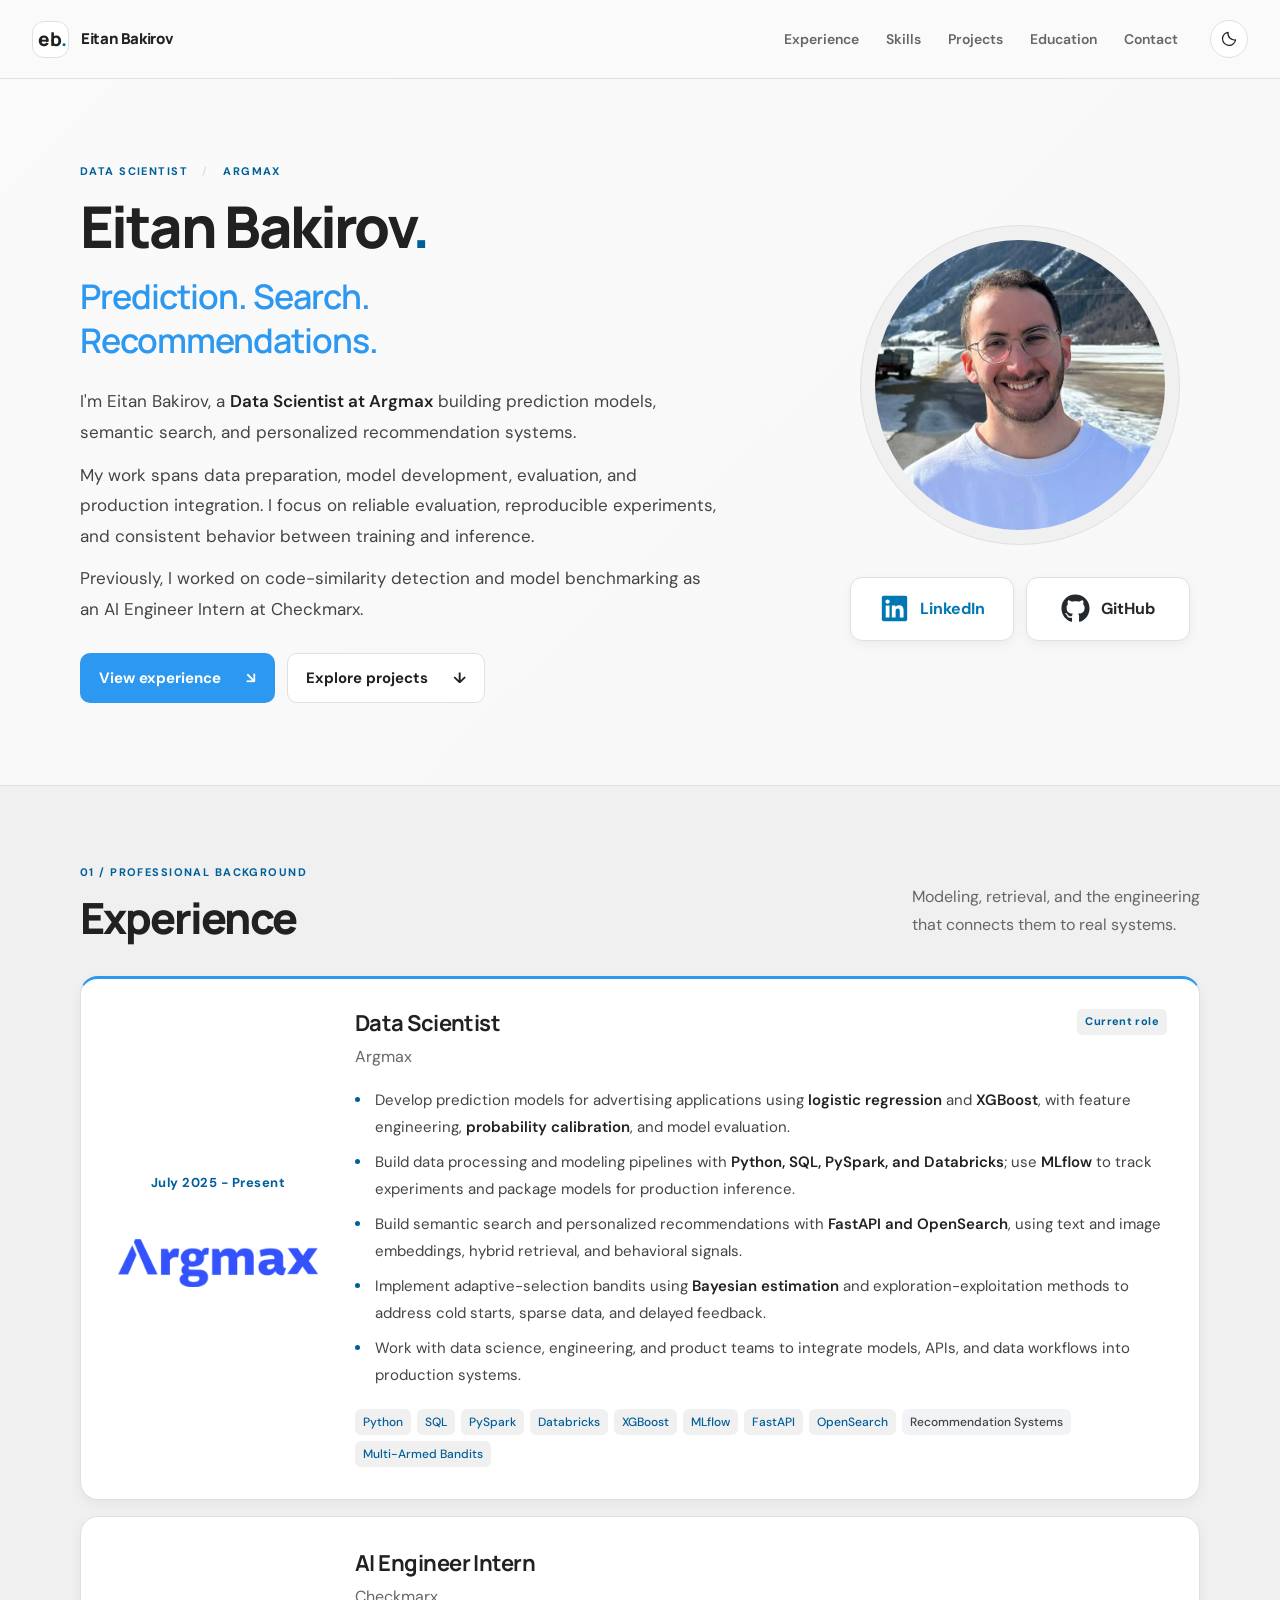
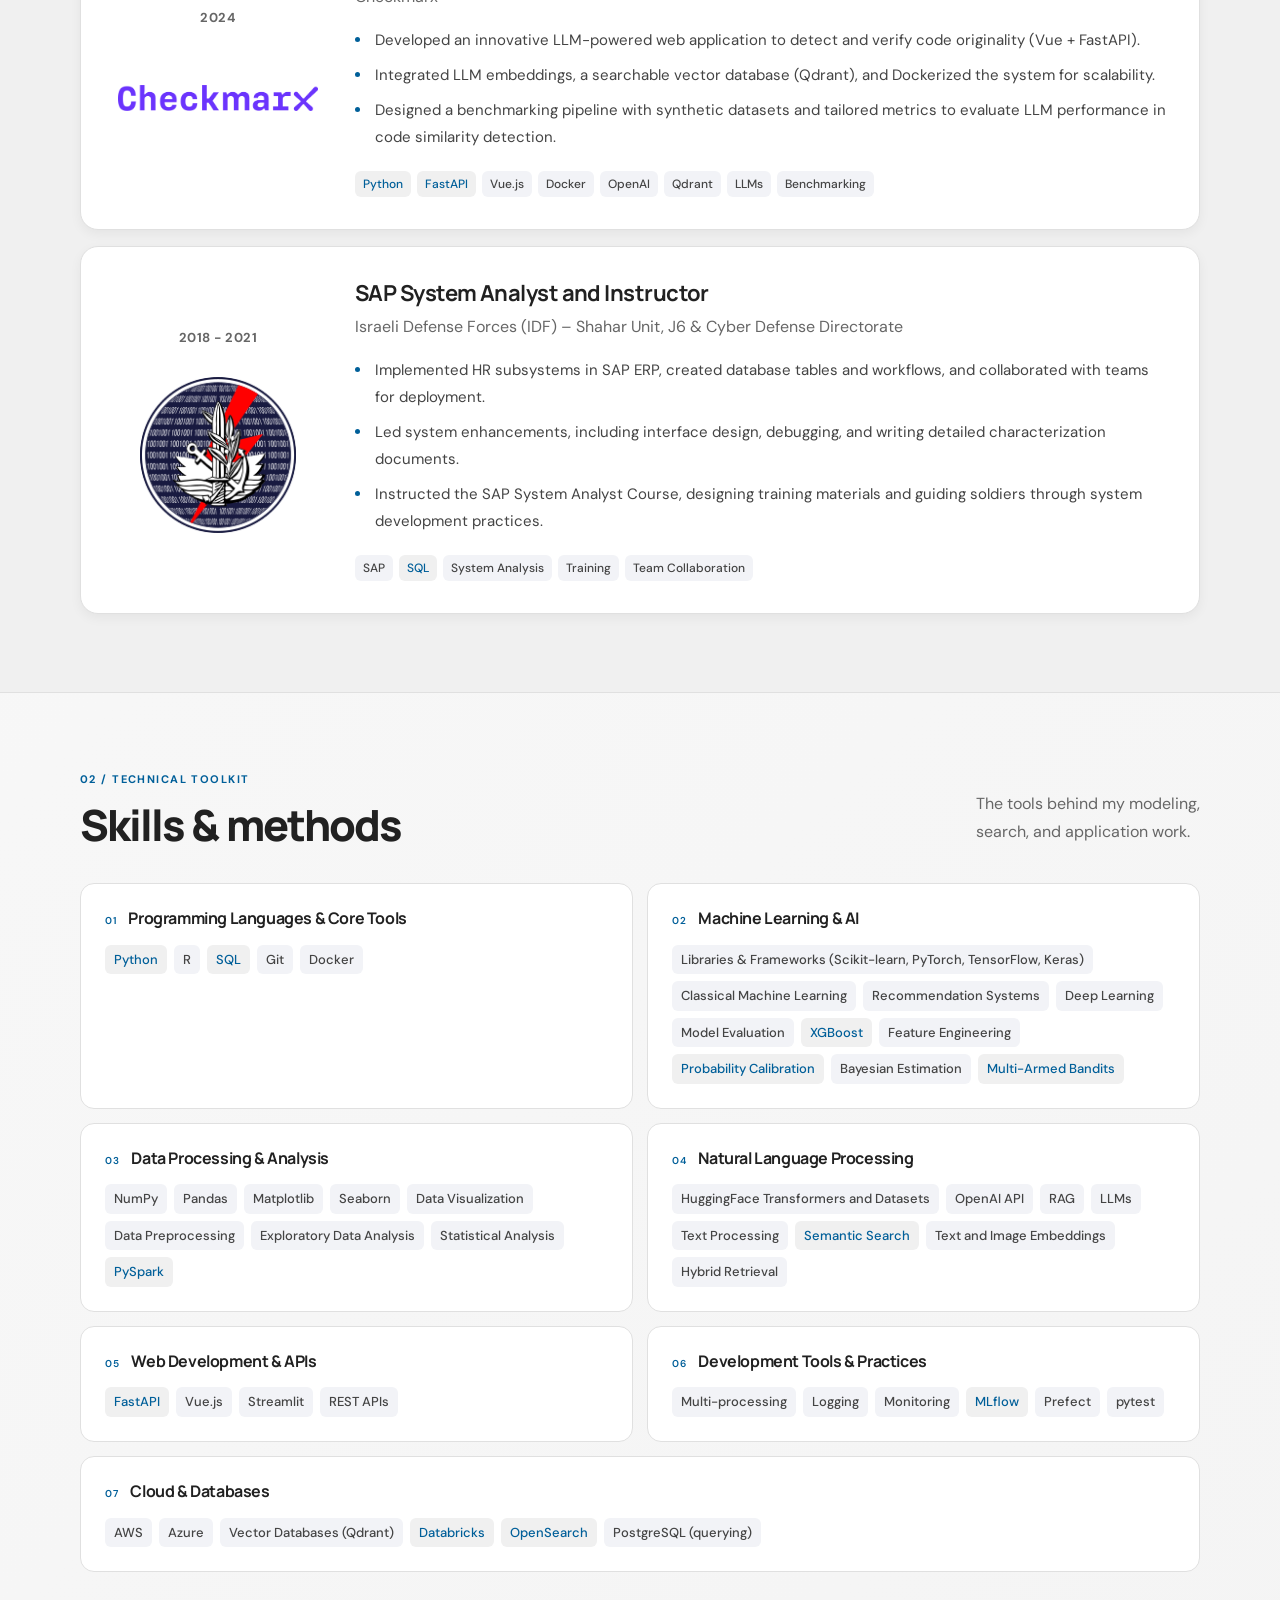
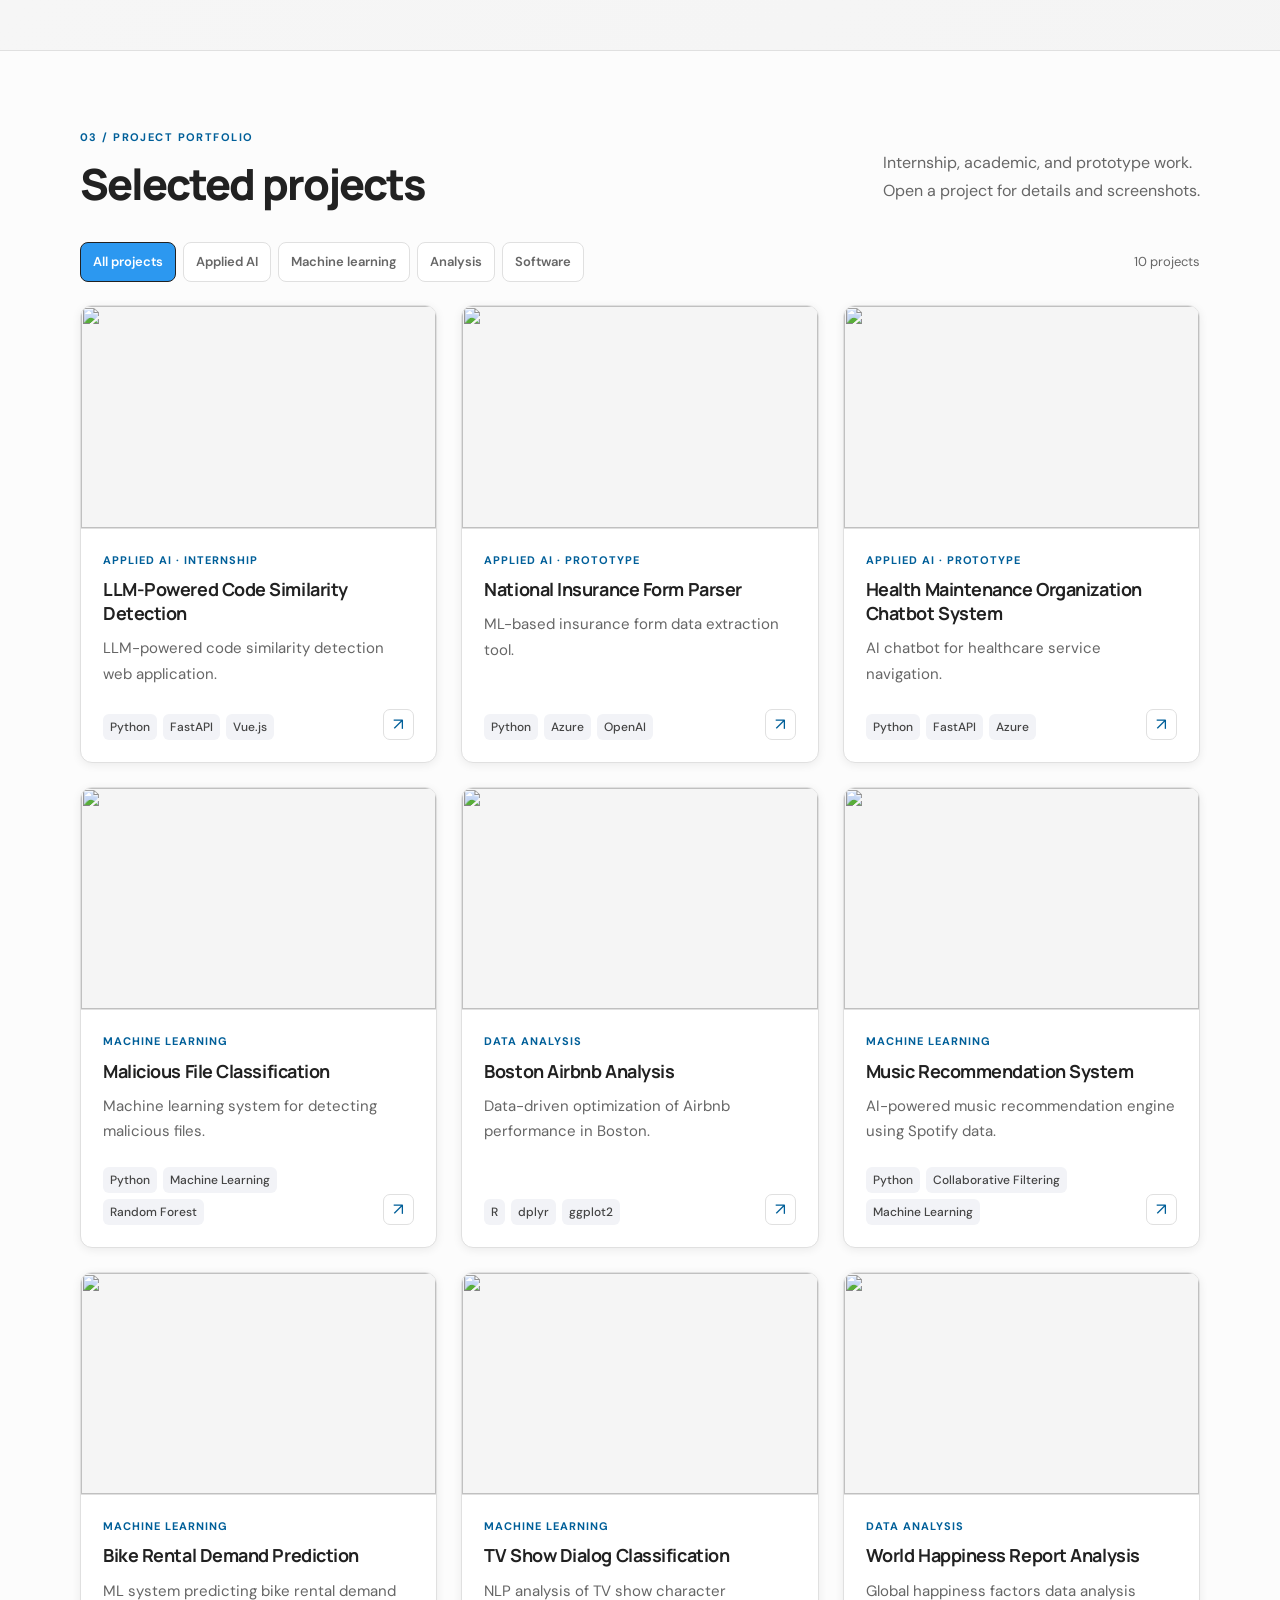
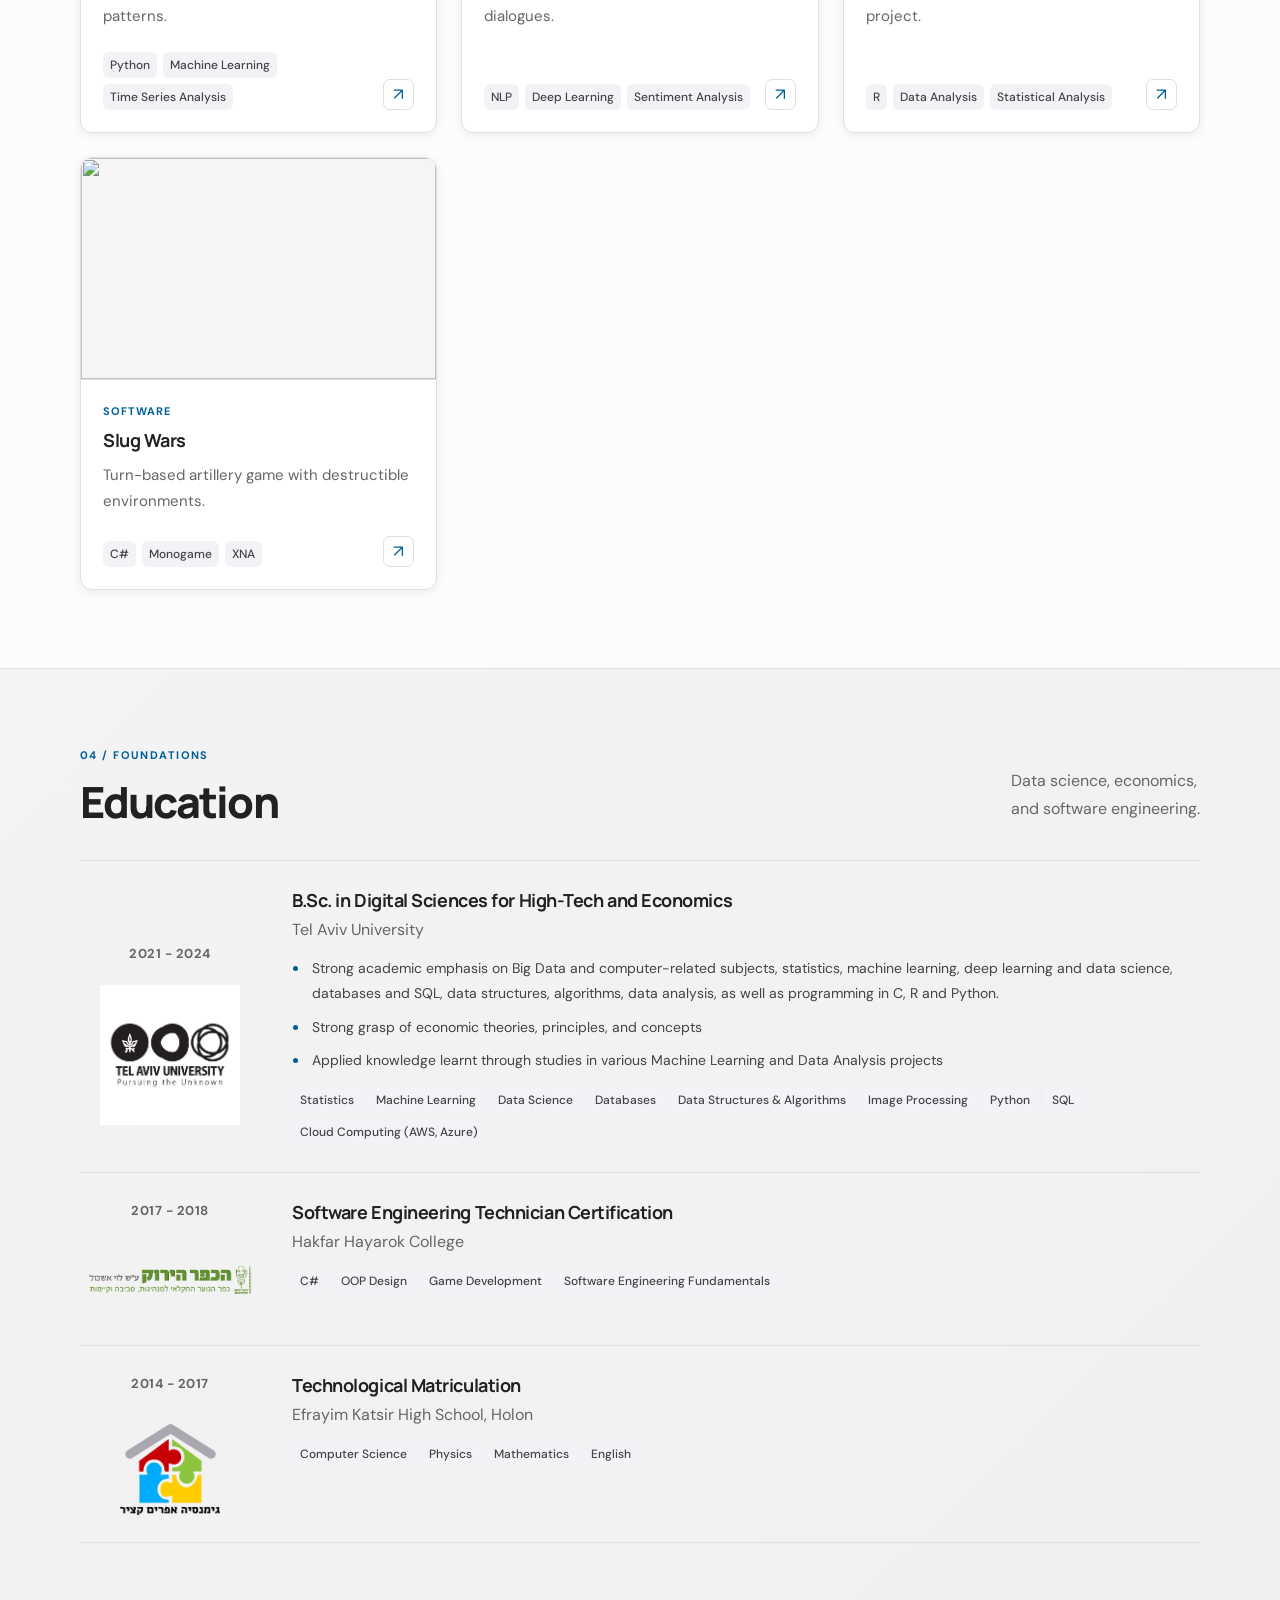
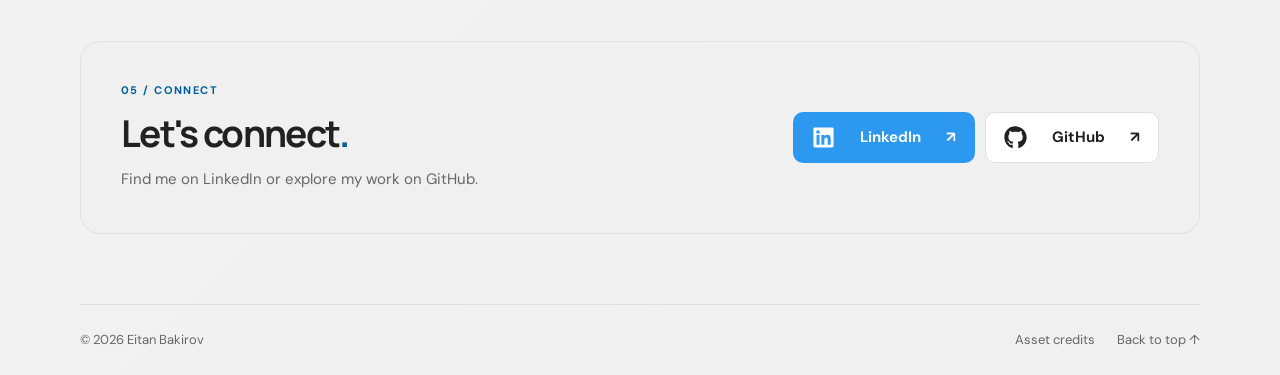
==== index.html @ 85d1bc4b "Use original portrait and improve portfolio readability and alignment" ====
<!doctype html>
<html lang="en">
<head>
  <meta charset="utf-8">
  <meta name="viewport" content="width=device-width, initial-scale=1">
  <title>Eitan Bakirov | Data Scientist</title>
  <meta name="description" content="Eitan Bakirov, Data Scientist at Argmax. Prediction models, semantic search, personalized recommendations, and production integration.">
  <meta name="author" content="Eitan Bakirov">
  <meta property="og:type" content="website">
  <meta property="og:title" content="Eitan Bakirov | Data Scientist">
  <meta property="og:description" content="Prediction models, semantic search, and personalized recommendations. Explore my experience and projects.">
  <meta property="og:image" content="https://eitanbakirov.github.io/assets/profile/eitan-bakirov-original.jpg">
  <meta property="og:url" content="https://eitanbakirov.github.io/">
  <meta name="twitter:card" content="summary_large_image">
  <meta name="theme-color" content="#fafafa">
  <link rel="canonical" href="https://eitanbakirov.github.io/">
  <link rel="icon" type="image/png" href="assets/profile/eitan-bakirov.png">
  <link rel="stylesheet" href="css/fonts.css">
  <link rel="stylesheet" href="css/style.css">
  <script>
    try { if (localStorage.getItem('eitan-theme') === 'dark' || (!localStorage.getItem('eitan-theme') && localStorage.getItem('darkMode') === 'enabled')) document.documentElement.dataset.theme = 'dark'; } catch {}
  </script>
  <script type="module" src="index.js"></script>
</head>
<body>
  <a class="skip-link" href="#main">Skip to content</a>
  <header class="site-header">
    <div class="header-inner">
      <a class="brand" href="#top" aria-label="Eitan Bakirov home"><span class="brand-mark" aria-hidden="true">eb<span>.</span></span><span>Eitan Bakirov</span></a>
      <nav aria-label="Main navigation">
        <a href="#experience">Experience</a><a href="#skills">Skills</a><a href="#projects">Projects</a><a href="#education">Education</a><a href="#contact">Contact</a>
      </nav>
      <button class="theme-toggle" type="button" aria-label="Switch to dark theme" aria-pressed="false"><svg class="moon" viewBox="0 0 24 24" aria-hidden="true"><path d="M20.8 13.2A8.7 8.7 0 0 1 10.8 3a8.8 8.8 0 1 0 10 10.2Z"/></svg><svg class="sun" viewBox="0 0 24 24" aria-hidden="true"><circle cx="12" cy="12" r="4"/><path d="M12 2v2m0 16v2M2 12h2m16 0h2M5 5l1.4 1.4m11.2 11.2L19 19M5 19l1.4-1.4M17.6 6.4 19 5"/></svg></button>
    </div>
  </header>
  <main id="main">
    <section class="hero page-width" id="top" aria-labelledby="hero-title">
      <div class="hero-copy">
        <p class="eyebrow">Data Scientist <span aria-hidden="true">/</span> Argmax</p>
        <h1 id="hero-title">Eitan Bakirov<span>.</span></h1>
        <p class="hero-specialties">Prediction. Search.<br> Recommendations.</p>
        <div class="intro" id="bio"></div>
        <div class="hero-actions"><a class="button button-primary" href="#experience">View experience <span aria-hidden="true">↘</span></a><a class="button button-secondary" href="#projects">Explore projects <span aria-hidden="true">↓</span></a></div>
      </div>
      <div class="hero-aside">
        <div class="portrait-frame"><div class="portrait-crop"><img src="assets/profile/eitan-bakirov-original.jpg" width="1576" height="2100" alt="Eitan Bakirov smiling in front of the mountains" fetchpriority="high"></div></div>
        <div class="social-links" id="social-links-container" aria-label="Social profiles"></div>
      </div>
    </section>
    <section class="experience-section section" id="experience" aria-labelledby="experience-title">
      <div class="page-width">
        <div class="section-heading"><div><p class="eyebrow">01 / Professional background</p><h2 id="experience-title">Experience</h2></div><p>Modeling, retrieval, and the engineering<br class="desktop-break"> that connects them to real systems.</p></div>
        <div class="experience-list" id="experience-list"></div>
      </div>
    </section>
    <section class="section page-width" id="skills" aria-labelledby="skills-title">
      <div class="section-heading"><div><p class="eyebrow">02 / Technical toolkit</p><h2 id="skills-title">Skills &amp; methods</h2></div><p>The tools behind my modeling,<br class="desktop-break"> search, and application work.</p></div>
      <div class="skills-grid" id="skills-grid"></div>
    </section>
    <section class="section projects-section" id="projects" aria-labelledby="projects-title">
      <div class="page-width">
        <div class="section-heading"><div><p class="eyebrow">03 / Project portfolio</p><h2 id="projects-title">Selected projects</h2></div><p>Internship, academic, and prototype work.<br class="desktop-break"> Open a project for details and screenshots.</p></div>
        <div class="project-toolbar"><div class="filters" role="group" aria-label="Filter projects"><button type="button" data-filter="all" aria-pressed="true">All projects</button><button type="button" data-filter="ai" aria-pressed="false">Applied AI</button><button type="button" data-filter="ml" aria-pressed="false">Machine learning</button><button type="button" data-filter="analysis" aria-pressed="false">Analysis</button><button type="button" data-filter="software" aria-pressed="false">Software</button></div><span class="project-count" id="project-count" role="status" aria-live="polite"></span></div>
        <div class="project-grid" id="projects-container"></div>
      </div>
    </section>
    <section class="section page-width" id="education" aria-labelledby="education-title">
      <div class="section-heading"><div><p class="eyebrow">04 / Foundations</p><h2 id="education-title">Education</h2></div><p>Data science, economics,<br class="desktop-break"> and software engineering.</p></div>
      <div class="education-list" id="education-list"></div>
    </section>
    <section class="contact-section page-width" id="contact" aria-labelledby="contact-title"><div><p class="eyebrow">05 / Connect</p><h2 id="contact-title">Let's connect<span>.</span></h2><p>Find me on LinkedIn or explore my work on GitHub.</p></div><div class="contact-links"><a class="button button-primary" href="https://www.linkedin.com/in/eitan-bakirov/" target="_blank" rel="noopener noreferrer">LinkedIn <span aria-hidden="true">↗</span></a><a class="button button-secondary" href="https://github.com/EitanBakirov" target="_blank" rel="noopener noreferrer">GitHub <span aria-hidden="true">↗</span></a></div></section>
  </main>
  <footer class="page-width"><span>© <span id="year"></span> Eitan Bakirov</span><div><a href="assets/credits.html">Asset credits</a><a href="#top">Back to top ↑</a></div></footer>
  <dialog class="project-dialog" id="project-modal" aria-labelledby="modal-title"><div class="dialog-content"><button class="dialog-close" type="button" aria-label="Close project details">×</button><p class="eyebrow" id="modal-category"></p><h2 id="modal-title"></h2><p class="dialog-description" id="modal-description"></p><div class="tag-list" id="modal-tags"></div><div class="dialog-actions"><a class="button button-primary" id="modal-github" target="_blank" rel="noopener noreferrer">View code ↗</a><a class="button button-secondary" id="modal-demo" target="_blank" rel="noopener noreferrer" hidden>Live demo ↗</a></div><div class="gallery" id="modal-gallery"></div></div></dialog>
  <noscript><p class="noscript-note">Enable JavaScript to view the experience, skills, and project details. You can also visit <a href="https://github.com/EitanBakirov">my GitHub profile</a>.</p></noscript>
</body>
</html>
---- css/fonts.css ----
@font-face {
  font-family: 'DM Sans';
  font-style: normal;
  font-weight: 400;
  font-display: swap;
  src: url(../assets/fonts/dm-sans-400.ttf) format('truetype');
}
@font-face {
  font-family: 'DM Sans';
  font-style: normal;
  font-weight: 500;
  font-display: swap;
  src: url(../assets/fonts/dm-sans-500.ttf) format('truetype');
}
@font-face {
  font-family: 'DM Sans';
  font-style: normal;
  font-weight: 600;
  font-display: swap;
  src: url(../assets/fonts/dm-sans-600.ttf) format('truetype');
}
@font-face {
  font-family: 'DM Sans';
  font-style: normal;
  font-weight: 700;
  font-display: swap;
  src: url(../assets/fonts/dm-sans-700.ttf) format('truetype');
}
@font-face {
  font-family: 'Manrope';
  font-style: normal;
  font-weight: 600;
  font-display: swap;
  src: url(../assets/fonts/manrope-600.ttf) format('truetype');
}
@font-face {
  font-family: 'Manrope';
  font-style: normal;
  font-weight: 700;
  font-display: swap;
  src: url(../assets/fonts/manrope-700.ttf) format('truetype');
}
@font-face {
  font-family: 'Manrope';
  font-style: normal;
  font-weight: 800;
  font-display: swap;
  src: url(../assets/fonts/manrope-800.ttf) format('truetype');
}
---- css/style.css ----
/* Original portfolio colors: neutral gray surfaces and #2c98f0 blue. */
:root {
  color-scheme: light;
  --paper: #fafafa;
  --page-gradient: linear-gradient(135deg, #fafafa, #f0f0f0);
  --surface: #fff;
  --ink: #212121;
  --body: #444;
  --muted: #666;
  --accent: #2c98f0;
  --accent-text: #005f99;
  --blue: #2c98f0;
  --line: #e0e0e0;
  --wash: #f0f0f0;
  --tag: #f2f3f7;
  --shadow: 0 4px 12px rgba(0, 0, 0, .05);
  --radius: 18px;
}

:root[data-theme="dark"] {
  color-scheme: dark;
  --paper: #0f0f0f;
  --page-gradient: linear-gradient(135deg, #0f0f0f, #1a1a1a);
  --surface: #222;
  --ink: #fff;
  --body: #ddd;
  --muted: #ccc;
  --accent: #2c98f0;
  --accent-text: #80c2ff;
  --blue: #80c2ff;
  --line: #444;
  --wash: #1a1a1a;
  --tag: #333;
  --shadow: 0 4px 12px rgba(0, 0, 0, .2);
}

* {
  box-sizing:border-box
}

html {
  scroll-behavior:smooth;
  scroll-padding-top:100px
}

body {
  margin:0;
  background:var(--page-gradient);
  color:var(--ink);
  font:16px/1.65 "DM Sans",Arial,sans-serif;
  -webkit-font-smoothing:antialiased
}

button,a {
  -webkit-tap-highlight-color:transparent
}

a {
  color:inherit;
  text-decoration:none
}

button {
  font:inherit;
  cursor:pointer
}

img {
  display:block;
  max-width:100%
}

button,a {
  touch-action:manipulation
}

button:focus-visible,a:focus-visible,dialog:focus-visible {
  outline:3px solid var(--blue);
  outline-offset:5px
}

h1,h2,h3,p {
  margin:0
}

h1,h2,h3 {
  font-family:Manrope,Arial,sans-serif
}

h1,h2 {
  letter-spacing:-.045em;
  line-height:1.12
}

h3 {
  line-height:1.35;
  letter-spacing:-.025em
}

button {
  color:inherit
}

.page-width {
  width:min(1120px,calc(100% - 80px));
  margin-inline:auto
}

.skip-link {
  position:fixed;
  left:20px;
  top:-90px;
  padding:10px 18px;
  z-index:200;
  background:var(--accent);
  color:#fff;
  border-radius:8px
}

.skip-link:focus {
  top:15px
}

.site-header {
  position:sticky;
  top:0;
  z-index:30;
  border-bottom:1px solid var(--line);
  background:var(--paper);
  background:color-mix(in srgb,var(--paper) 94%,transparent);
  backdrop-filter:blur(16px)
}

.header-inner {
  width:min(1280px,calc(100% - 64px));
  margin:auto;
  min-height:78px;
  display:flex;
  align-items:center;
  gap:32px
}

.brand {
  display:flex;
  align-items:center;
  gap:12px;
  font-family:Manrope,Arial,sans-serif;
  font-weight:800;
  font-size:15px;
  letter-spacing:-.025em;
  flex-shrink:0
}

.brand-mark {
  display:grid;
  place-content:center;
  position:relative;
  width:37px;
  height:37px;
  border:1px solid var(--line);
  background:var(--surface);
  border-radius:12px;
  font-size:19px;
  line-height:1;
  display:block;
  padding:8px 5px
}

.brand-mark>span {
  color:var(--accent-text)
}

nav {
  display:flex;
  gap:27px;
  margin-left:auto;
  font-size:13px;
  font-weight:600;
  color:var(--muted)
}

nav a {
  padding:12px 0;
  position:relative
}

nav a:hover,nav a[aria-current="location"] {
  color:var(--accent-text)
}

nav a[aria-current="location"]:after {
  content:"";
  position:absolute;
  bottom:4px;
  height:2px;
  left:0;
  right:0;
  background:var(--accent)
}

.theme-toggle {
  display:grid;
  place-items:center;
  border:1px solid var(--line);
  background:var(--surface);
  border-radius:50%;
  height:38px;
  width:38px;
  flex:none
}

.theme-toggle:hover {
  border-color:var(--accent-text)
}

.theme-toggle svg {
  width:18px;
  height:18px;
  fill:none;
  stroke:currentColor;
  stroke-width:1.6;
  stroke-linecap:round;
  stroke-linejoin:round
}

.sun {
  display:none
}

:root[data-theme="dark"] .sun {
  display:block
}

:root[data-theme="dark"] .moon {
  display:none
}

.eyebrow {
  font-size:11px;
  line-height:1.5;
  letter-spacing:.13em;
  text-transform:uppercase;
  font-weight:700;
  color:var(--accent-text);
  margin-bottom:14px
}

.hero {
  display:grid;
  grid-template-columns:minmax(0,1.5fr) minmax(240px,.8fr);
  gap:86px;
  align-items:center;
  padding-block:84px 82px
}

.hero .eyebrow span {
  margin-inline:10px;
  color:var(--line)
}

h1 {
  font-size:clamp(42px,4.5vw,62px);
  font-weight:800
}

h1>span,.contact-section h2>span {
  color:var(--accent-text)
}

.hero-specialties {
  font:600 clamp(22px,2.7vw,34px)/1.3 Manrope,Arial,sans-serif;
  letter-spacing:-.03em;
  color:var(--blue);
  margin-top:16px
}

.intro {
  margin-top:24px;
  max-width:640px;
  color:var(--body);
  font-size:15px;
  line-height:1.8
}

.intro p+p {
  margin-top:12px
}

.intro strong {
  font-weight:600;
  color:var(--ink)
}

.hero-actions {
  display:flex;
  gap:12px;
  flex-wrap:wrap;
  margin-top:28px
}

.button {
  min-height:46px;
  padding:11px 18px;
  display:inline-flex;
  align-items:center;
  justify-content:center;
  gap:25px;
  border-radius:10px;
  border:1px solid transparent;
  font-size:13px;
  font-weight:700;
  transition:transform .18s,background .18s,border-color .18s
}

.button:hover {
  transform:translateY(-2px)
}

.button-primary {
  background:var(--accent);
  color:#fff
}

.button-primary:hover {
  background:#2570b4;
  color:#fff
}

.button-secondary {
  background:var(--surface);
  border-color:var(--line);
  color:var(--ink)
}

.button-secondary:hover {
  border-color:var(--accent-text)
}

.social-links {
  display:flex;
  gap:22px;
  margin-top:22px;
  color:var(--muted);
  font-size:12px;
  font-weight:600
}

.social-links a:hover {
  color:var(--accent-text)
}

.social-links a {
  display:inline-flex;
  align-items:center;
  gap:7px
}

.social-links svg {
  width:15px;
  height:15px;
  fill:currentColor
}

.hero-aside {
  align-self:center;
  padding-top:12px
}

.portrait-frame {
  background:var(--wash);
  border:1px solid var(--line);
  border-radius:50%;
  padding:14px;
  position:relative;
  max-width:320px;
  margin:auto
}





.section {
  padding-block:78px
}

.section-heading {
  display:flex;
  align-items:end;
  justify-content:space-between;
  gap:50px;
  margin-bottom:34px
}

.section-heading h2 {
  font-size:clamp(30px,3.4vw,43px);
  font-weight:800
}

.section-heading>p {
  font-size:14px;
  color:var(--muted);
  max-width:360px;
  padding-bottom:3px
}

.experience-section {
  background:var(--wash);
  border-block:1px solid var(--line)
}

.experience-list {
  display:grid;
  gap:16px
}

.experience-card {
  display:grid;
  grid-template-columns:180px minmax(0,1fr);
  gap:32px;
  border:1px solid var(--line);
  background:var(--surface);
  border-radius:var(--radius);
  padding:32px;
  box-shadow:var(--shadow)
}

.experience-card.current {
  border-top:3px solid var(--accent);
  padding-top:30px
}

.experience-meta {
  display:flex;
  flex-direction:column;
  align-items:flex-start;
  gap:20px
}

.period {
  color:var(--muted);
  font-size:11px;
  font-weight:700;
  letter-spacing:.04em
}

.current .period {
  color:var(--accent-text)
}




.role-header {
  display:flex;
  align-items:start;
  gap:15px;
  justify-content:space-between
}

.role-header h3 {
  font-size:22px
}

.current-label {
  white-space:nowrap;
  padding:3px 8px;
  border-radius:5px;
  background:var(--wash);
  color:var(--accent-text);
  font-size:10px;
  font-weight:700;
  letter-spacing:.035em
}

.organization {
  font-size:14px;
  color:var(--muted);
  margin-top:4px;
  margin-bottom:16px;
  max-width:620px
}

.detail-list {
  margin:0 0 20px;
  padding-left:17px;
  color:var(--body);
  font-size:13px;
  line-height:1.75;
  display:grid;
  gap:8px
}

.detail-list li {
  padding-left:3px
}

.detail-list li::marker {
  color:var(--accent-text)
}

.detail-list strong {
  color:var(--ink);
  font-weight:600
}

.tag-list {
  display:flex;
  flex-wrap:wrap;
  gap:6px
}

.tag-list span {
  padding:4px 8px;
  border-radius:6px;
  background:var(--tag);
  color:var(--body);
  font-size:11px;
  font-weight:500;
  line-height:1.5
}

.tag-list .key-tool {
  color:var(--accent-text);
  background:var(--wash)
}

.skills-grid {
  display:grid;
  grid-template-columns:repeat(2,minmax(0,1fr));
  gap:14px
}

.skill-card {
  padding:24px;
  border:1px solid var(--line);
  border-radius:14px;
  background:var(--surface)
}

.skill-card:last-child {
  grid-column:1 / -1
}

.skill-card h3 {
  font-size:15px;
  margin-bottom:15px;
  display:flex;
  align-items:baseline;
  gap:12px
}

.skill-number {
  font-family:"DM Sans",sans-serif;
  color:var(--accent-text);
  font-size:10px;
  letter-spacing:.07em;
  font-weight:600
}

.skill-card .tag-list {
  gap:7px
}

.skill-card .tag-list span {
  font-size:11px;
  padding:5px 9px
}

.projects-section {
  background:color-mix(in srgb,var(--surface) 42%,var(--paper));
  border-block:1px solid var(--line)
}

.project-toolbar {
  display:flex;
  align-items:center;
  justify-content:space-between;
  gap:15px;
  margin-bottom:23px
}

.filters {
  display:flex;
  flex-wrap:wrap;
  gap:7px
}

.filters button {
  border:1px solid var(--line);
  border-radius:8px;
  padding:8px 12px;
  background:var(--surface);
  font-size:11px;
  color:var(--muted);
  font-weight:600
}

.filters button:hover {
  border-color:var(--accent-text);
  color:var(--accent-text)
}

.filters button[aria-pressed="true"] {
  border-color:var(--ink);
  background:var(--accent);
  color:#fff
}

.project-count {
  font-size:11px;
  color:var(--muted);
  white-space:nowrap
}



.project-card:hover {
  transform:translateY(-3px);
  border-color:color-mix(in srgb,var(--accent) 50%,var(--line));
  box-shadow:var(--shadow)
}





.project-category {
  color:var(--accent-text);
  font-size:9px;
  letter-spacing:.09em;
  text-transform:uppercase;
  font-weight:700;
  margin-bottom:7px
}


.project-title {
  border:0;
  background:none;
  text-align:left;
  padding:0;
  line-height:inherit;
  font:inherit;
  letter-spacing:inherit
}

.project-title:hover {
  color:var(--accent-text)
}


.project-bottom {
  display:flex;
  align-items:end;
  gap:8px;
  justify-content:space-between;
  margin-top:auto
}


.project-link {
  display:grid;
  place-items:center;
  width:27px;
  height:27px;
  flex:none;
  border:1px solid var(--line);
  border-radius:7px;
  color:var(--accent-text)
}

.project-link:hover {
  background:var(--wash)
}

.education-list {
  border-top:1px solid var(--line)
}

.education-item {
  display:grid;
  grid-template-columns:180px minmax(0,1fr);
  gap:32px;
  padding:27px 0;
  border-bottom:1px solid var(--line)
}

.education-item h3 {
  font-size:18px
}

.education-item .organization {
  margin-bottom:12px
}

.education-item .detail-list {
  font-size:12px;
  margin-bottom:14px
}

.education-item .detail-list:empty {
  display:none
}

.contact-section {
  display:flex;
  align-items:center;
  justify-content:space-between;
  gap:30px;
  margin-block:20px 70px;
  padding:40px;
  border:1px solid var(--line);
  border-radius:20px;
  background:var(--wash)
}

.contact-section h2 {
  font-size:37px
}

.contact-section p:not(.eyebrow) {
  font-size:13px;
  color:var(--muted);
  margin-top:12px
}

.contact-links {
  display:flex;
  gap:10px;
  flex-wrap:wrap
}

footer {
  display:flex;
  align-items:center;
  justify-content:space-between;
  border-top:1px solid var(--line);
  padding-block:24px;
  font-size:11px;
  color:var(--muted)
}

footer>div {
  display:flex;
  gap:22px
}

footer a:hover {
  color:var(--accent-text)
}

.project-dialog {
  padding:0;
  border:1px solid var(--line);
  border-radius:20px;
  background:var(--surface);
  color:var(--ink);
  width:min(820px,calc(100% - 32px));
  max-height:88vh;
  box-shadow:0 30px 100px #0003
}

.project-dialog::backdrop {
  background:rgba(0,0,0,.72);
  backdrop-filter:blur(5px)
}

.dialog-content {
  padding:40px;
  position:relative
}

.dialog-close {
  position:absolute;
  right:18px;
  top:16px;
  display:grid;
  place-items:center;
  width:36px;
  height:36px;
  border:1px solid var(--line);
  border-radius:50%;
  background:var(--surface);
  font-size:25px;
  line-height:1;
  color:var(--muted)
}

.dialog-close:hover {
  color:var(--ink);
  border-color:var(--accent-text)
}

.project-dialog h2 {
  font-size:28px;
  padding-right:25px
}

.dialog-description {
  margin-block:20px;
  color:var(--body);
  font-size:14px;
  line-height:1.85
}

.dialog-actions {
  display:flex;
  gap:12px;
  margin-top:24px
}

.gallery {
  display:grid;
  gap:18px;
  margin-top:30px
}

.gallery img {
  width:100%;
  height:auto;
  background:var(--paper);
  border:1px solid var(--line);
  border-radius:10px
}

.gallery figure {
  margin:0
}

.gallery figcaption {
  font-size:11px;
  color:var(--muted);
  margin-top:7px
}

.noscript-note {
  text-align:center;
  padding:25px
}

[hidden] {
  display:none!important
}

body:has(dialog[open]) {
  overflow:hidden
}

@media(min-width:1500px) {
  .hero {
    padding-block:105px
  }
  .section {
    padding-block:94px
  }
}

@media(max-width:1000px) {
  .page-width {
    width:calc(100% - 64px)
  }
  .hero {
    gap:48px;
    grid-template-columns:minmax(0,1.6fr) minmax(210px,.9fr);
    padding-block:64px
  }
  .hero-specialties {
    font-size:27px
  }
  .header-inner {
    gap:22px
  }
  nav {
    gap:18px
  }
  .experience-card {
    grid-template-columns:150px minmax(0,1fr);
    gap:25px;
    padding:27px
  }
  .education-item {
    grid-template-columns:150px minmax(0,1fr);
    gap:25px
  }
}

@media(max-width:760px) {
  .header-inner {
    width:calc(100% - 40px);
    flex-wrap:wrap;
    gap:0;
    min-height:68px;
    padding-top:13px
  }
  .brand {
    font-size:14px
  }
  .theme-toggle {
    margin-left:auto
  }
  nav {
    order:3;
    width:100%;
    gap:22px;
    overflow-x:auto;
    white-space:nowrap;
    margin-top:8px;
    scrollbar-width:none;
    font-size:11px
  }
  nav a {
    padding-block:8px 13px
  }
  nav a[aria-current="location"]:after {
    bottom:6px
  }
  .page-width {
    width:calc(100% - 40px)
  }
  html {
    scroll-padding-top:125px
  }
  .hero {
    grid-template-columns:minmax(0,1fr) 155px;
    gap:28px;
    padding-block:48px
  }
  .hero-aside {
    align-self:start;
    padding-top:60px
  }
  .portrait-frame {
    padding:7px
  }
  .hero .eyebrow {
    font-size:9px
  }
  .hero .eyebrow span {
    margin-inline:4px
  }
  h1 {
    font-size:37px
  }
  .hero-specialties {
    font-size:23px
  }
  .intro {
    font-size:13px
  }
  .section {
    padding-block:54px
  }
  .section-heading {
    gap:20px;
    margin-bottom:25px
  }
  .section-heading>p {
    max-width:240px;
    font-size:12px
  }
  .section-heading h2 {
    font-size:30px
  }
  .eyebrow {
    font-size:9px;
    margin-bottom:10px
  }
  .experience-card {
    grid-template-columns:125px minmax(0,1fr);
    gap:22px;
    padding:23px
  }
  .role-header h3 {
    font-size:19px
  }
  .organization {
    font-size:12px
  }
  .detail-list {
    font-size:12px
  }
  .skill-card {
    padding:20px
  }
  .skill-card h3 {
    font-size:13px
  }
  .skill-card .tag-list span {
    font-size:10px
  }
  .contact-section {
    padding:28px;
    flex-direction:column;
    align-items:start;
    gap:24px
  }
  .contact-section h2 {
    font-size:30px
  }
  .education-item {
    grid-template-columns:125px minmax(0,1fr);
    gap:22px
  }
  .education-item h3 {
    font-size:16px
  }
  .project-toolbar {
    align-items:start
  }
  .project-count {
    padding-top:10px
  }
}

@media(max-width:520px) {
  .hero {
    display:flex;
    flex-direction:column;
    align-items:stretch;
    gap:36px
  }
  .hero-aside {
    display:none
  }
  .hero-specialties {
    font-size:28px
  }
  .hero-specialties br {
    display:none
  }
  h1 {
    font-size:43px
  }
  .intro {
    font-size:14px
  }
  .hero .eyebrow {
    font-size:10px
  }
  .section-heading {
    display:block
  }
  .section-heading>p {
    margin-top:14px;
    max-width:none
  }
  .desktop-break {
    display:none
  }
  .experience-card {
    display:block;
    padding:22px
  }
  .experience-meta {
    flex-direction:row;
    align-items:center;
    justify-content:space-between;
    gap:15px;
    margin-bottom:22px
  }
  .period {
    font-size:10px;
    text-align:right;
    max-width:135px
  }
  .role-header h3 {
    font-size:20px
  }
  .current-label {
    font-size:9px
  }
  .detail-list {
    font-size:12px
  }
  .skills-grid {
    grid-template-columns:1fr
  }
  .skill-card:last-child {
    grid-column:auto
  }
  .skill-card h3 {
    font-size:14px
  }
  .project-toolbar {
    display:block
  }
  .project-count {
    display:block;
    margin-top:10px;
    padding-top:0
  }
  .filters button {
    font-size:10px;
    padding:7px 10px
  }
  .project-bottom .tag-list span:nth-child(n+3) {
    display:none
  }
  .education-item {
    display:block;
    padding-block:23px
  }
  .education-item .period {
    display:block;
    text-align:left;
    max-width:none;
    margin-bottom:9px
  }
  .contact-section {
    margin-top:0;
    margin-bottom:40px;
    padding:26px
  }
  .contact-section h2 {
    font-size:29px
  }
  .dialog-content {
    padding:30px 23px
  }
  .project-dialog h2 {
    font-size:23px
  }
  .dialog-description {
    font-size:13px
  }
  .dialog-actions .button {
    font-size:12px;
    padding:10px 13px
  }
  footer {
    font-size:10px;
    gap:12px;
    align-items:start
  }
  footer>div {
    gap:8px;
    flex-direction:column;
    text-align:right
  }
  .hero-actions .button {
    font-size:12px;
    padding-inline:15px;
    gap:16px
  }
}

@media(prefers-reduced-motion:reduce) {
  html {
    scroll-behavior:auto
  }
  *,*:before,*:after {
    transition:none!important;
    animation:none!important
  }
}

/* Image-led cards, matching the structure of the original portfolio. */
.project-grid {
  display: grid;
  grid-template-columns: repeat(3, minmax(0, 1fr));
  gap: 24px;
}
.project-card {
  display: flex;
  flex-direction: column;
  min-width: 0;
  overflow: hidden;
  border: 1px solid var(--line);
  border-radius: 12px;
  background: var(--surface);
  box-shadow: 0 2px 10px rgba(0,0,0,.07);
  cursor: pointer;
  transition: transform .2s, box-shadow .2s, border-color .2s;
}
.project-image {
  width: 100%;
  aspect-ratio: 16 / 10;
  min-height: 190px;
  display: block;
  padding: 0;
  border: 0;
  border-bottom: 1px solid var(--line);
  border-radius: 0;
  overflow: hidden;
  background: #f5f5f5;
}
.project-image img {
  width: 100%;
  height: 100%;
  object-fit: contain;
  background: #f5f5f5;
  transition: transform .25s;
}
.project-card:hover .project-image img { transform: scale(1.025); }
.project-copy {
  flex: 1;
  display: flex;
  flex-direction: column;
  padding: 22px;
  min-width: 0;
}
.project-card h3 { font-size: 18px; margin-bottom: 11px; }
.project-card p { font-size: 13px; line-height: 1.65; color: var(--muted); margin-bottom: 22px; }
.project-bottom .tag-list span { font-size: 10px; padding: 4px 7px; }
.project-link { width: 31px; height: 31px; }

/* Logo sizes follow the artwork's proportions rather than identical boxes. */
.experience-card { grid-template-columns: 210px minmax(0,1fr); }
.experience-meta { align-items: center; gap: 27px; }
.company-logo {
  display: flex;
  align-items: center;
  justify-content: center;
  width: 200px;
  min-height: 82px;
  padding: 10px 0;
  border: 0;
  background: transparent;
}
.company-logo img { width: 100%; height: auto; object-fit: contain; }
.company-logo.emblem { width: 170px; padding: 0; }
.company-logo.emblem img { width: 156px; height: 156px; }
:root[data-theme="dark"] .company-logo:not(.emblem) {
  background: #fff;
  border-radius: 8px;
  padding: 16px 12px;
}
.social-links { align-items: center; gap: 23px; }
.social-links a { gap: 9px; font-size: 13px; }
.social-icon { display: inline-block; width: 21px; height: 21px; fill: currentColor; flex: none; }
.social-links a[data-platform="LinkedIn"] { color: #0077b5; }
.social-links a[data-platform="GitHub"] { color: #24292e; }
:root[data-theme="dark"] .social-links a[data-platform="GitHub"] { color: #fff; }
:root[data-theme="dark"] .social-links a[data-platform="LinkedIn"] { color: #80c2ff; }
.button .social-icon { width: 18px; height: 18px; }
.education-meta { display: flex; flex-direction: column; align-items: flex-start; gap: 20px; }
.education-logo { width: 140px; height: 105px; display: grid; place-items: center; }
.education-logo img { width: 100%; height: 100%; object-fit: contain; }
.education-logo.emblem { width: 100px; height: 100px; }
:root[data-theme="dark"] .education-logo { background: #fff; border-radius: 8px; padding: 8px; }

@media (max-width: 1000px) {
  .project-grid { grid-template-columns: repeat(2, minmax(0,1fr)); gap: 20px; }
  .experience-card { grid-template-columns: 170px minmax(0,1fr); }
  .company-logo { width: 162px; }
  .company-logo.emblem { width: 150px; }
  .company-logo.emblem img { width: 140px; height: 140px; }
}
@media (max-width: 760px) {
  .experience-card { grid-template-columns: 140px minmax(0,1fr); }
  .company-logo { width: 136px; }
  .company-logo.emblem { width: 128px; }
  .company-logo.emblem img { width: 120px; height: 120px; }
  .project-grid { gap: 16px; }
  .project-copy { padding: 18px; }
  .project-card h3 { font-size: 16px; }
  .project-image { min-height: 150px; }
  .education-logo { width: 115px; height: 85px; }
  .education-logo.emblem { width: 85px; height: 85px; }
}
@media (max-width: 520px) {
  .experience-card { display: block; }
  .experience-meta { align-items: center; margin-bottom: 24px; }
  .company-logo { order: -1; width: 160px; min-height: 65px; }
  .company-logo.emblem { width: 120px; }
  .company-logo.emblem img { width: 110px; height: 110px; }
  .project-grid { grid-template-columns: 1fr; gap: 24px; }
  .project-image { min-height: 200px; }
  .project-copy { padding: 22px; }
  .project-card h3 { font-size: 19px; }
  .project-card p { font-size: 13px; }
  .project-bottom .tag-list span:nth-child(n+3) { display: inline; }
  .education-meta { flex-direction: row; align-items: center; justify-content: space-between; margin-bottom: 20px; }
  .education-meta .period { order: 1; margin: 0; text-align: right; }
  .education-logo { width: 130px; height: 90px; }
  .education-logo.emblem { width: 90px; height: 90px; }
}

.education-logo.wordmark { width: 170px; height: 75px; }
@media (max-width: 760px) { .education-logo.wordmark { width: 125px; height: 65px; } }
@media (max-width: 520px) { .education-logo.wordmark { width: 160px; height: 65px; } }

/* Original-photo crop: 700 × 700 window starting at (680, 800) in the
   1576 × 2100 source. The original pixels and colors remain unchanged. */
.portrait-crop {
  position: relative;
  width: 100%;
  aspect-ratio: 1;
  overflow: hidden;
  border-radius: 50%;
}
.portrait-crop img {
  position: absolute;
  width: 225.142857%;
  max-width: none;
  height: auto;
  left: -97.142857%;
  top: -114.285714%;
}
.hero-aside { padding-top: 0; }
.social-links {
  display: grid;
  grid-template-columns: repeat(2, minmax(0, 1fr));
  gap: 12px;
  width: 100%;
  max-width: 340px;
  margin: 32px auto 0;
}
.social-links a {
  display: flex;
  justify-content: center;
  align-items: center;
  gap: 11px;
  min-height: 64px;
  padding: 13px 12px;
  font-size: 16px;
  font-weight: 700;
  border: 1px solid var(--line);
  border-radius: 12px;
  background: var(--surface);
  box-shadow: var(--shadow);
  transition: transform .18s, border-color .18s;
}
.social-links a:hover { transform: translateY(-2px); border-color: var(--accent); }
.social-links .social-icon { width: 29px; height: 29px; }
.button .social-icon { width: 23px; height: 23px; }

/* Center each organization mark within its column, horizontally and vertically. */
.experience-meta, .education-meta {
  align-self: stretch;
  align-items: center;
  justify-content: center;
  text-align: center;
}
.experience-meta .period, .education-meta .period { text-align: center; }

/* A modest, consistent increase for reading text, controls and metadata. */
body { font-size: 17px; line-height: 1.75; }
nav { font-size: 14px; }
.intro { font-size: 17px; line-height: 1.8; }
.section-heading > p { font-size: 16px; }
.organization { font-size: 16px; }
.detail-list { font-size: 15px; line-height: 1.8; }
.education-item .detail-list { font-size: 14px; }
.project-card p { font-size: 15px; line-height: 1.7; }
.dialog-description { font-size: 16px; }
.period { font-size: 13px; }
.button { font-size: 15px; }
.tag-list span, .project-bottom .tag-list span { font-size: 12px; }
.skill-card .tag-list span { font-size: 13px; }
.skill-card h3 { font-size: 16px; }
.filters button, .project-count { font-size: 13px; }
.project-category { font-size: 11px; }
.contact-section p:not(.eyebrow) { font-size: 15px; }
.gallery figcaption, footer { font-size: 13px; }
.current-label { font-size: 11px; }

@media (max-width: 1000px) {
  .social-links { grid-template-columns: 1fr; max-width: 240px; gap: 10px; }
}
@media (max-width: 760px) {
  nav { font-size: 12px; }
  .intro { font-size: 16px; }
  .section-heading > p { font-size: 14px; }
  .organization { font-size: 14px; }
  .detail-list, .education-item .detail-list { font-size: 14px; }
  .skill-card h3 { font-size: 15px; }
  .skill-card .tag-list span { font-size: 12px; }
  .button { font-size: 14px; }
  .social-links a { font-size: 14px; padding-inline: 8px; gap: 8px; }
  .social-links .social-icon { width: 26px; height: 26px; }
}
@media (max-width: 520px) {
  .hero-aside { display: flex; flex-direction: column; align-items: center; align-self: stretch; width: 100%; padding: 0; }
  .portrait-frame { width: min(260px, 75vw); }
  .social-links { grid-template-columns: repeat(2, minmax(0,1fr)); max-width: 340px; margin-top: 24px; }
  .social-links a { font-size: 16px; }
  .social-links .social-icon { width: 29px; height: 29px; }
  .experience-meta, .education-meta { flex-direction: column; align-items: center; justify-content: center; gap: 14px; margin-bottom: 26px; }
  .experience-meta .period, .education-meta .period { text-align: center; max-width: none; margin: 0; }
  .education-meta .education-logo { order: -1; }
  .project-card p { font-size: 14px; }
  .dialog-description { font-size: 15px; }
  .project-category { font-size: 10px; }
  .filters button, .project-count { font-size: 12px; }
  .dialog-actions .button, .hero-actions .button { font-size: 14px; }
  footer { font-size: 12px; }
}
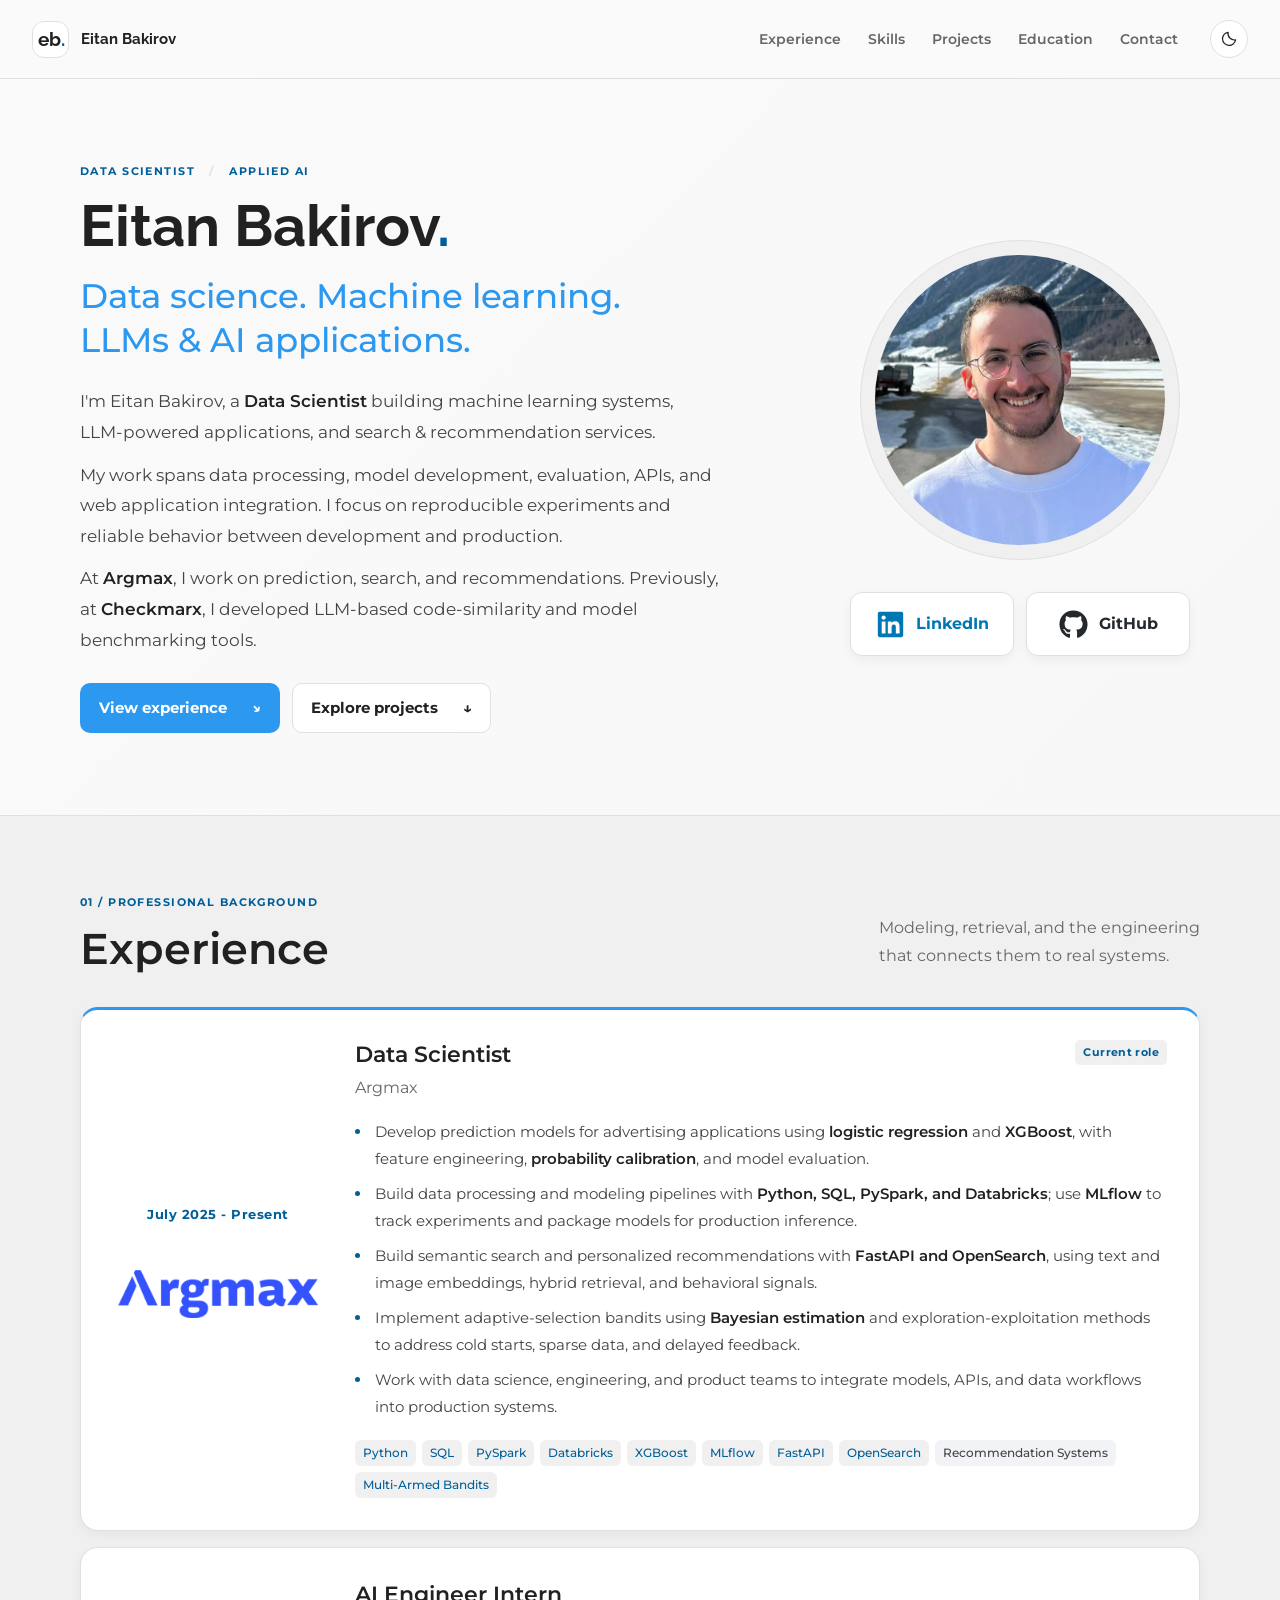
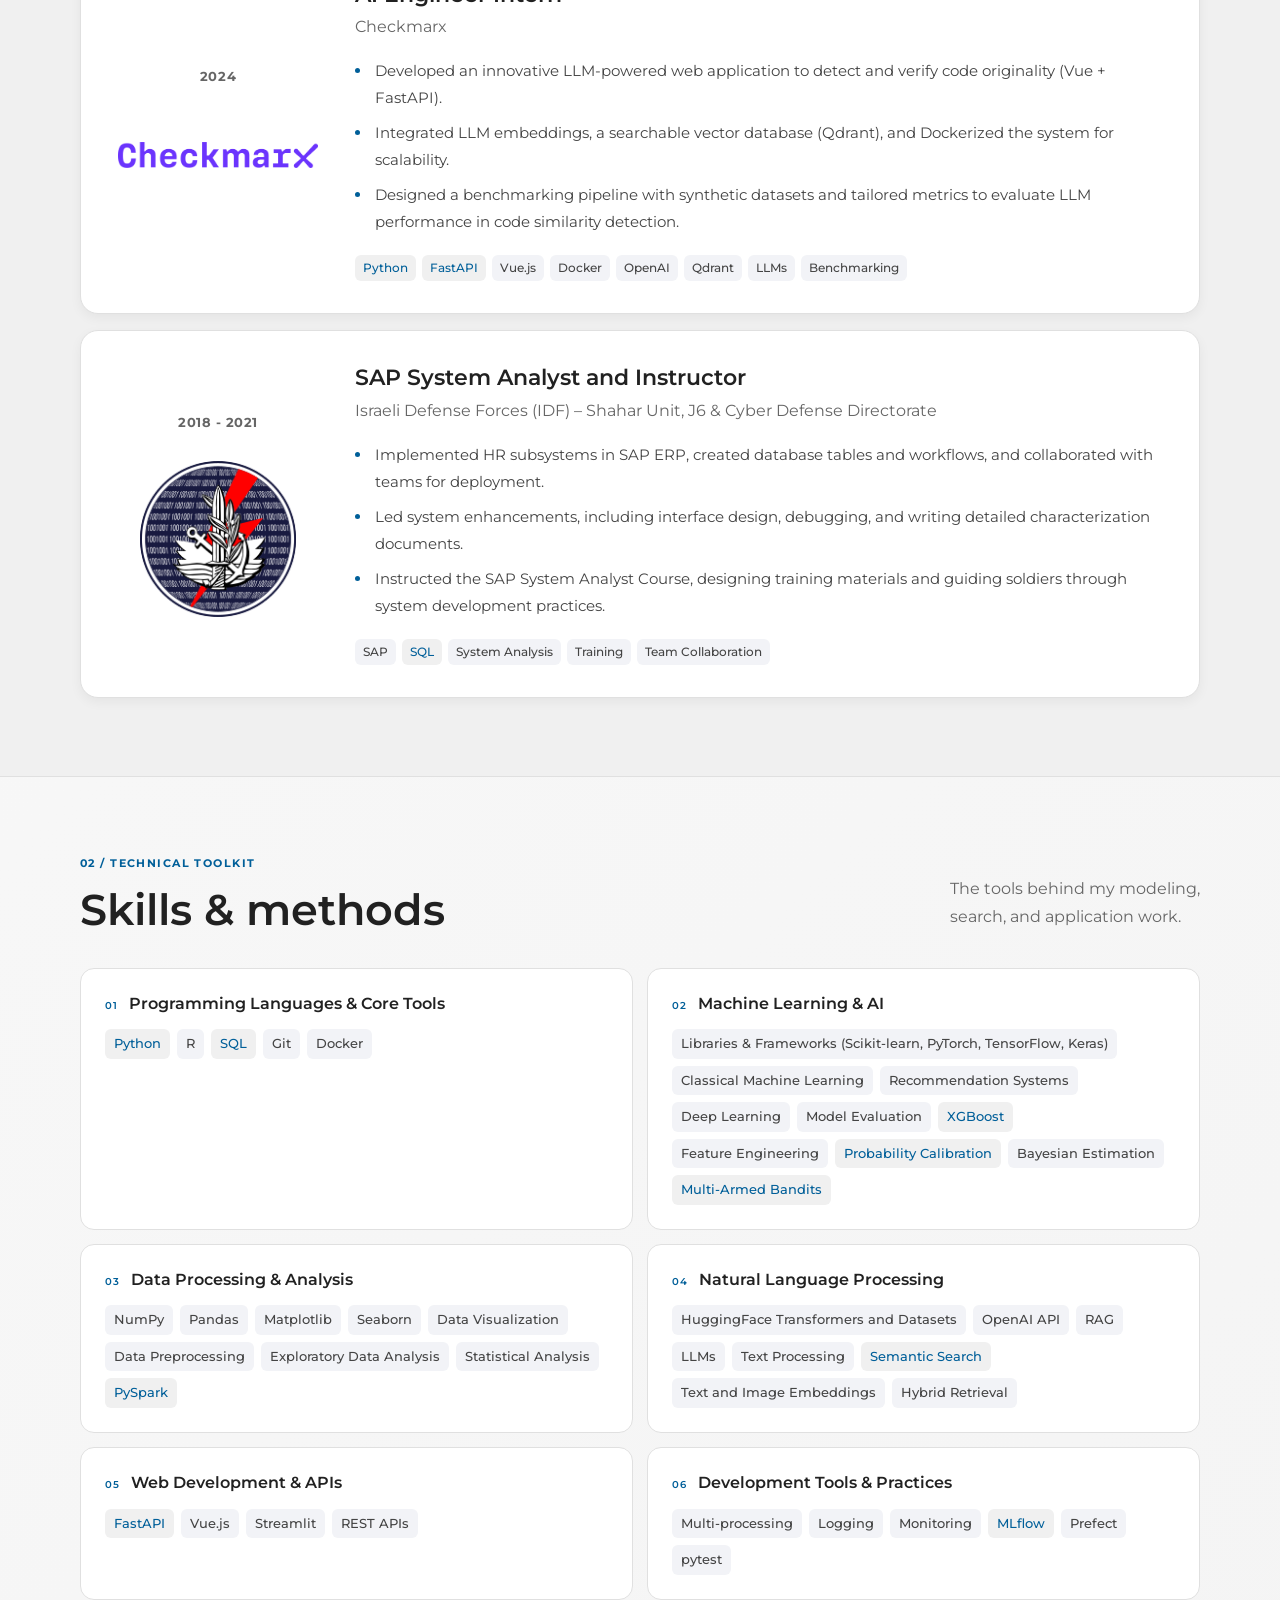
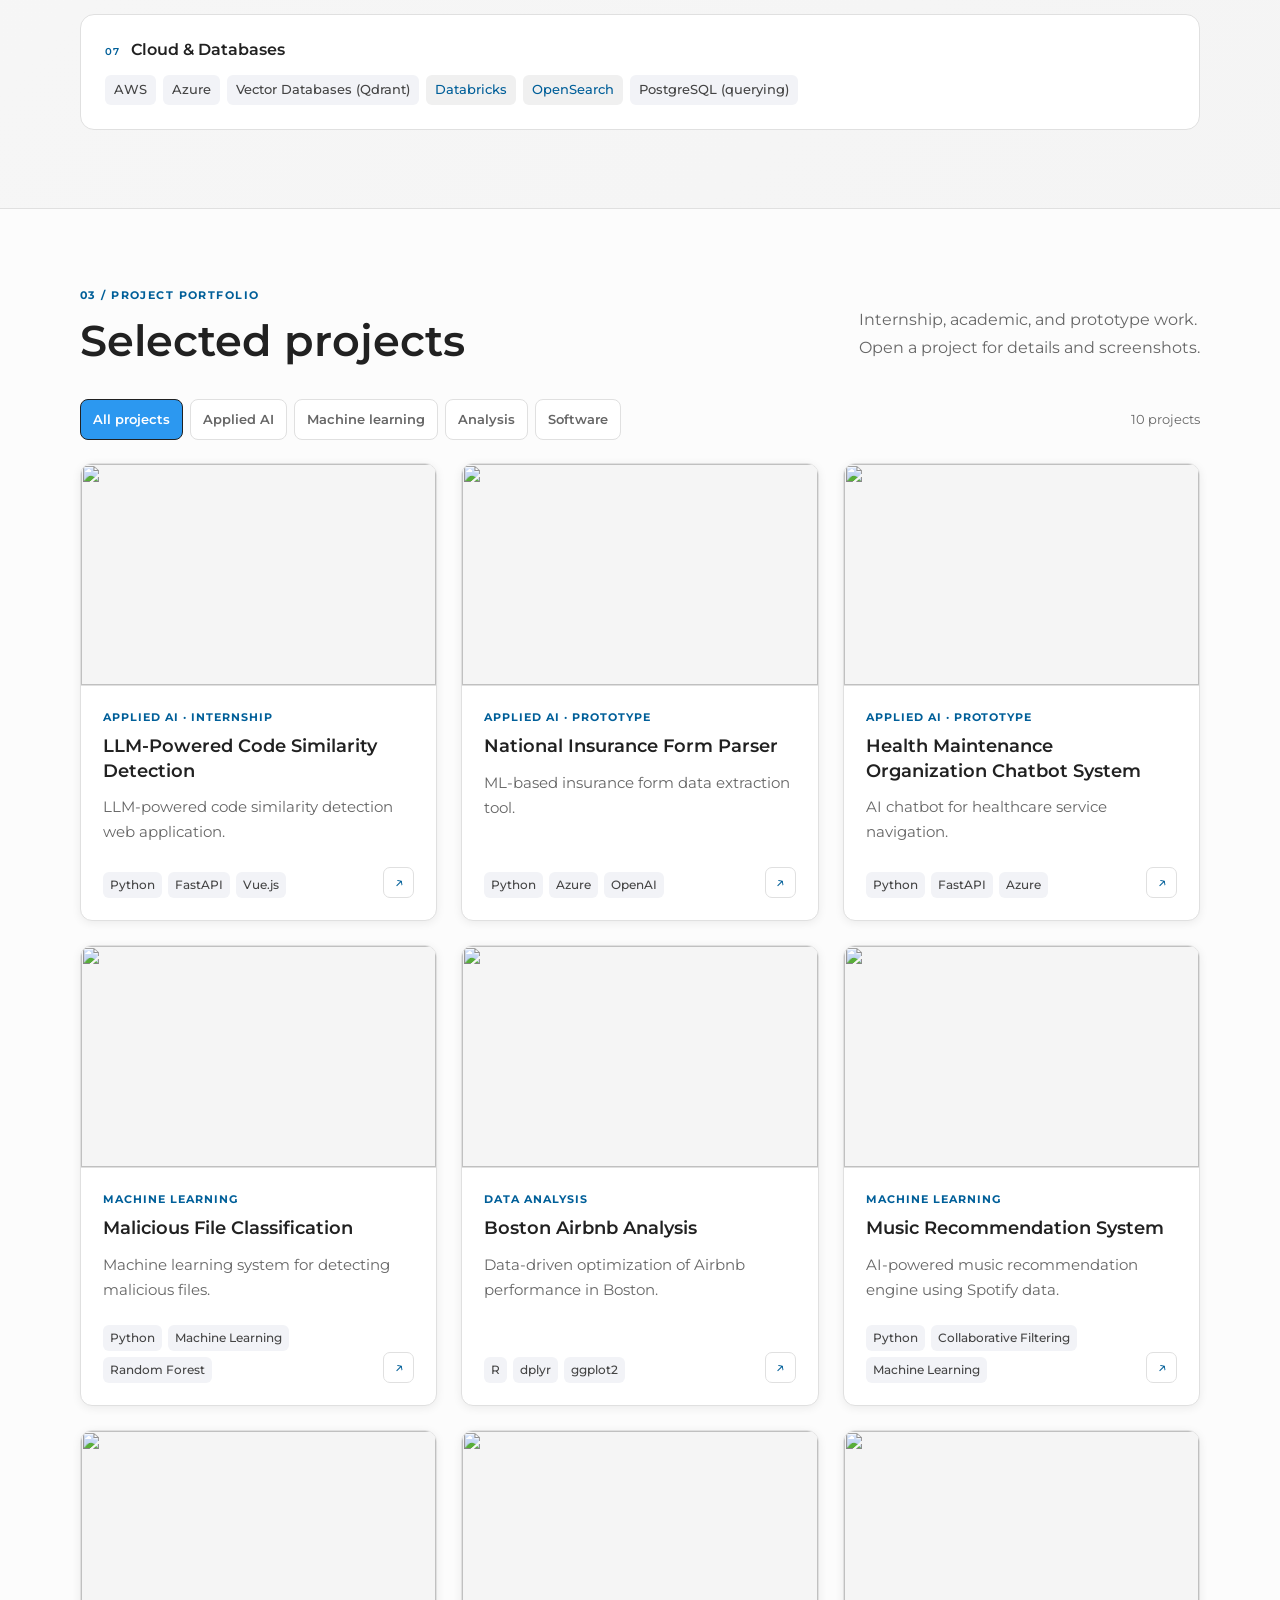
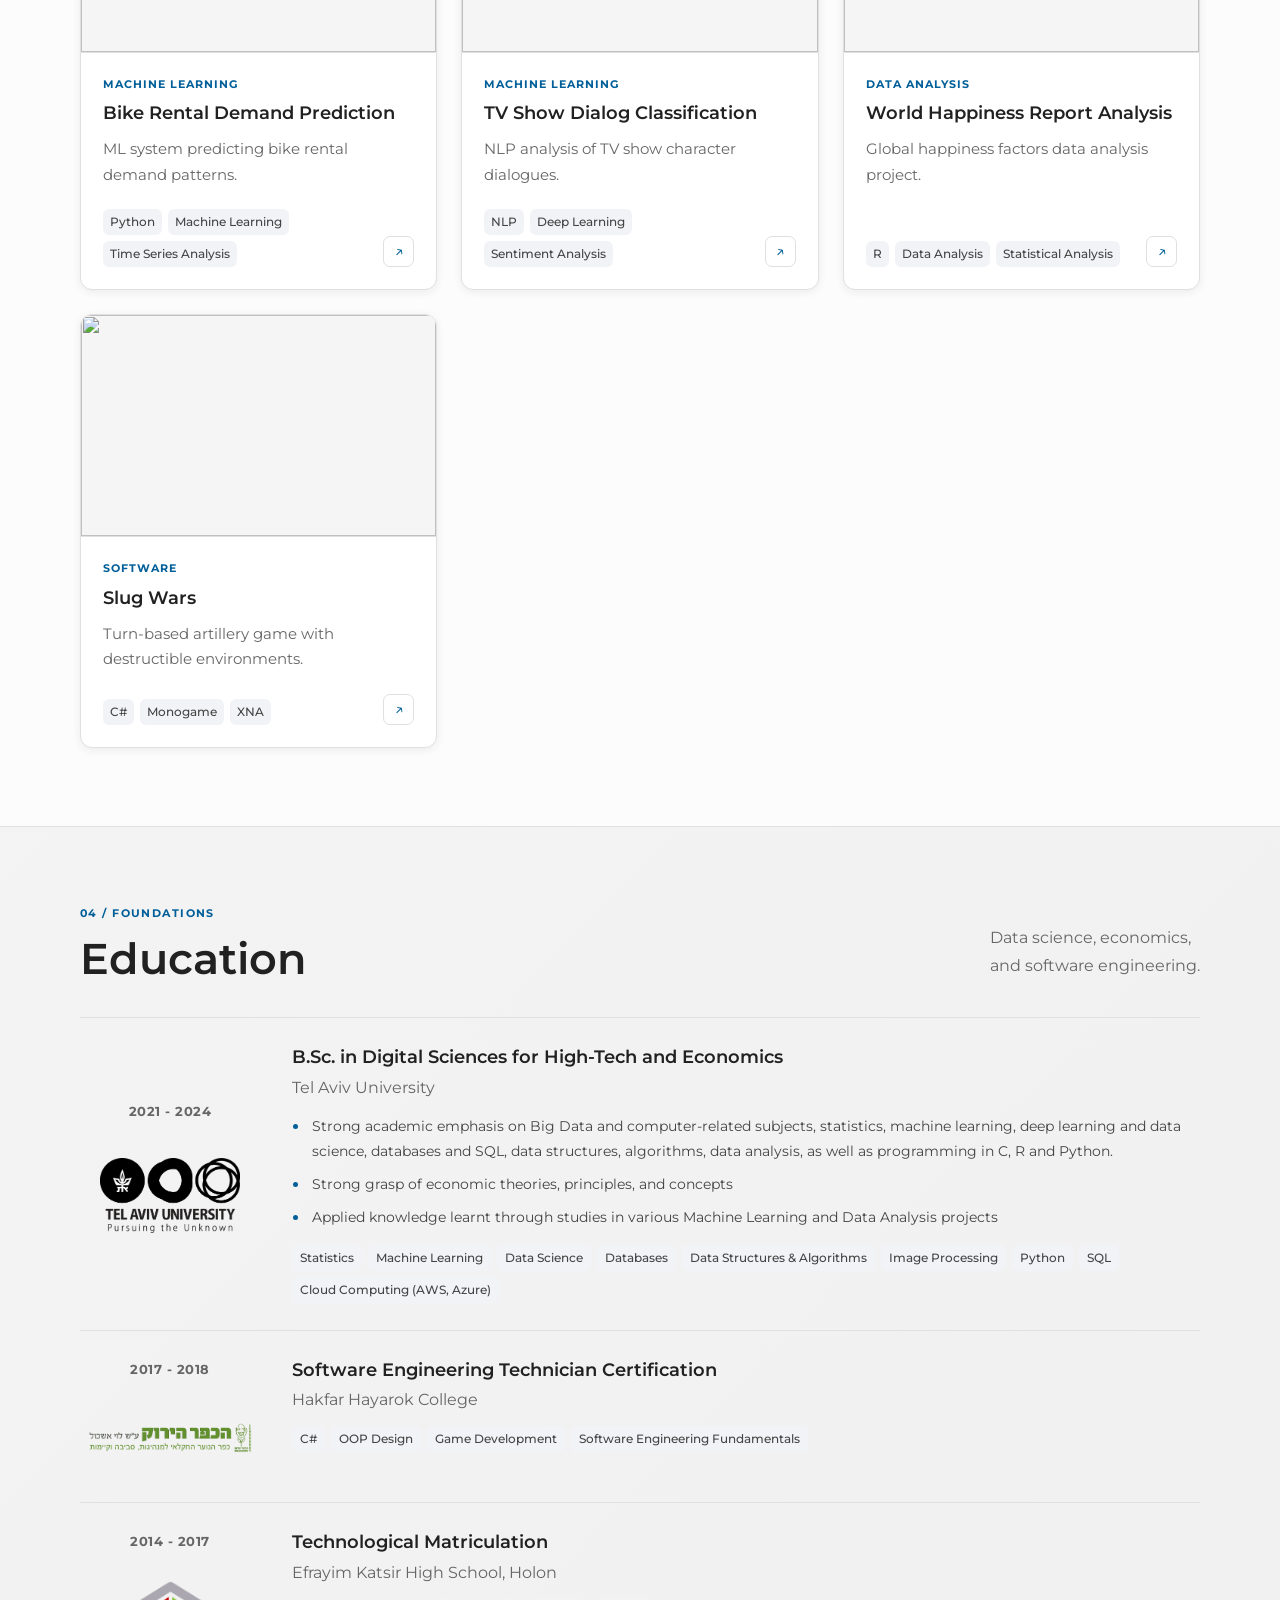
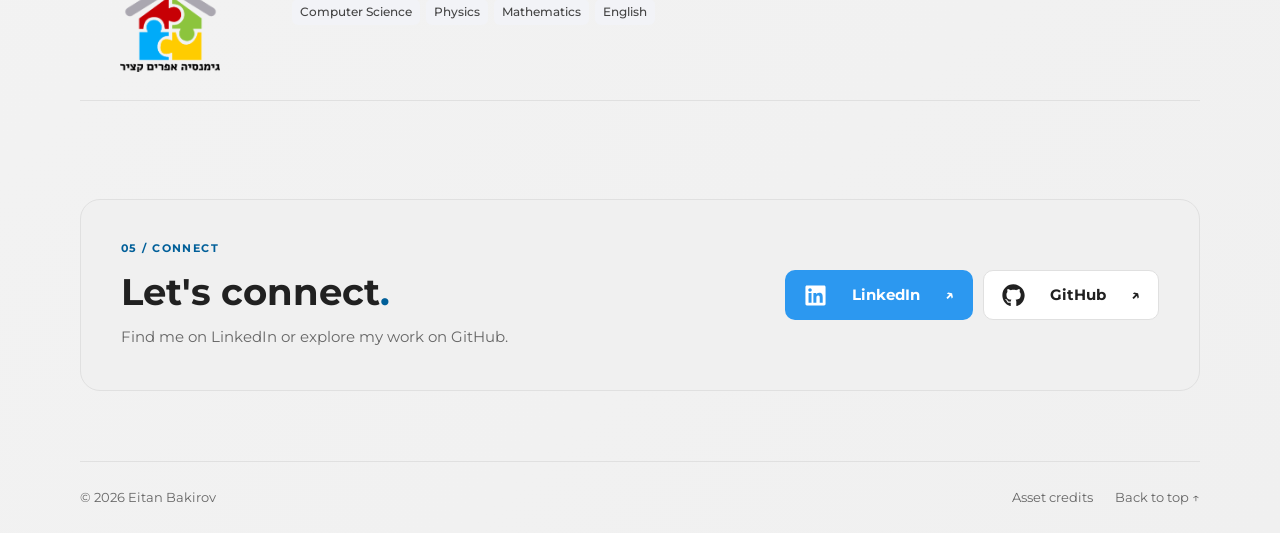
==== commit ecee9970: "Broaden profile introduction across data science and applied AI" ====
--- a/index.html
+++ b/index.html
@@ -4,17 +4,17 @@
   <meta charset="utf-8">
   <meta name="viewport" content="width=device-width, initial-scale=1">
   <title>Eitan Bakirov | Data Scientist</title>
-  <meta name="description" content="Eitan Bakirov, Data Scientist at Argmax. Prediction models, semantic search, personalized recommendations, and production integration.">
+  <meta name="description" content="Eitan Bakirov, Data Scientist working across machine learning, LLM-powered applications, search and recommendations, APIs, and web applications.">
   <meta name="author" content="Eitan Bakirov">
   <meta property="og:type" content="website">
   <meta property="og:title" content="Eitan Bakirov | Data Scientist">
-  <meta property="og:description" content="Prediction models, semantic search, and personalized recommendations. Explore my experience and projects.">
+  <meta property="og:description" content="Data science, machine learning, and LLM-powered applications. Explore my work across models, retrieval, APIs, and web applications.">
   <meta property="og:image" content="https://eitanbakirov.github.io/assets/profile/eitan-bakirov-original.jpg">
   <meta property="og:url" content="https://eitanbakirov.github.io/">
   <meta name="twitter:card" content="summary_large_image">
   <meta name="theme-color" content="#fafafa">
   <link rel="canonical" href="https://eitanbakirov.github.io/">
-  <link rel="icon" type="image/png" href="assets/profile/eitan-bakirov.png">
+  <link rel="icon" type="image/png" sizes="64x64" href="assets/profile/favicon-profile.png">
   <link rel="stylesheet" href="css/fonts.css">
   <link rel="stylesheet" href="css/style.css">
   <script>
@@ -36,9 +36,9 @@
   <main id="main">
     <section class="hero page-width" id="top" aria-labelledby="hero-title">
       <div class="hero-copy">
-        <p class="eyebrow">Data Scientist <span aria-hidden="true">/</span> Argmax</p>
+        <p class="eyebrow">Data Scientist <span aria-hidden="true">/</span> Applied AI</p>
         <h1 id="hero-title">Eitan Bakirov<span>.</span></h1>
-        <p class="hero-specialties">Prediction. Search.<br> Recommendations.</p>
+        <p class="hero-specialties">Data science. Machine learning.<br> LLMs &amp; AI applications.</p>
         <div class="intro" id="bio"></div>
         <div class="hero-actions"><a class="button button-primary" href="#experience">View experience <span aria-hidden="true">↘</span></a><a class="button button-secondary" href="#projects">Explore projects <span aria-hidden="true">↓</span></a></div>
       </div>
--- a/css/fonts.css
+++ b/css/fonts.css
@@ -1,49 +1,35 @@
 @font-face {
-  font-family: 'DM Sans';
+  font-family: 'Montserrat';
   font-style: normal;
   font-weight: 400;
   font-display: swap;
-  src: url(../assets/fonts/dm-sans-400.ttf) format('truetype');
+  src: url(../assets/fonts/montserrat-400.ttf) format('truetype');
 }
 @font-face {
-  font-family: 'DM Sans';
+  font-family: 'Montserrat';
   font-style: normal;
   font-weight: 500;
   font-display: swap;
-  src: url(../assets/fonts/dm-sans-500.ttf) format('truetype');
+  src: url(../assets/fonts/montserrat-500.ttf) format('truetype');
 }
 @font-face {
-  font-family: 'DM Sans';
+  font-family: 'Montserrat';
   font-style: normal;
   font-weight: 600;
   font-display: swap;
-  src: url(../assets/fonts/dm-sans-600.ttf) format('truetype');
+  src: url(../assets/fonts/montserrat-600.ttf) format('truetype');
 }
 @font-face {
-  font-family: 'DM Sans';
+  font-family: 'Montserrat';
   font-style: normal;
   font-weight: 700;
   font-display: swap;
-  src: url(../assets/fonts/dm-sans-700.ttf) format('truetype');
+  src: url(../assets/fonts/montserrat-700.ttf) format('truetype');
 }
 @font-face {
-  font-family: 'Manrope';
-  font-style: normal;
-  font-weight: 600;
-  font-display: swap;
-  src: url(../assets/fonts/manrope-600.ttf) format('truetype');
-}
-@font-face {
-  font-family: 'Manrope';
+  font-family: 'Raleway';
   font-style: normal;
   font-weight: 700;
   font-display: swap;
-  src: url(../assets/fonts/manrope-700.ttf) format('truetype');
+  src: url(../assets/fonts/raleway-700.ttf) format('truetype');
 }
-@font-face {
-  font-family: 'Manrope';
-  font-style: normal;
-  font-weight: 800;
-  font-display: swap;
-  src: url(../assets/fonts/manrope-800.ttf) format('truetype');
-}
--- a/css/style.css
+++ b/css/style.css
@@ -47,7 +47,7 @@
   margin:0;
   background:var(--page-gradient);
   color:var(--ink);
-  font:16px/1.65 "DM Sans",Arial,sans-serif;
+  font:16px/1.65 "Montserrat",Arial,sans-serif;
   -webkit-font-smoothing:antialiased
 }
 
@@ -84,17 +84,17 @@
 }
 
 h1,h2,h3 {
-  font-family:Manrope,Arial,sans-serif
+  font-family:Montserrat,Arial,sans-serif
 }
 
 h1,h2 {
-  letter-spacing:-.045em;
+  letter-spacing:normal;
   line-height:1.12
 }
 
 h3 {
   line-height:1.35;
-  letter-spacing:-.025em
+  letter-spacing:normal
 }
 
 button {
@@ -144,10 +144,10 @@
   display:flex;
   align-items:center;
   gap:12px;
-  font-family:Manrope,Arial,sans-serif;
+  font-family:Montserrat,Arial,sans-serif;
   font-weight:800;
   font-size:15px;
-  letter-spacing:-.025em;
+  letter-spacing:normal;
   flex-shrink:0
 }
 
@@ -268,8 +268,8 @@
 }
 
 .hero-specialties {
-  font:600 clamp(22px,2.7vw,34px)/1.3 Manrope,Arial,sans-serif;
-  letter-spacing:-.03em;
+  font:600 clamp(22px,2.7vw,34px)/1.3 Montserrat,Arial,sans-serif;
+  letter-spacing:normal;
   color:var(--blue);
   margin-top:16px
 }
@@ -551,7 +551,7 @@
 }
 
 .skill-number {
-  font-family:"DM Sans",sans-serif;
+  font-family:"Montserrat",sans-serif;
   color:var(--accent-text);
   font-size:10px;
   letter-spacing:.07em;
@@ -1387,3 +1387,20 @@
   .dialog-actions .button, .hero-actions .button { font-size: 14px; }
   footer { font-size: 12px; }
 }
+
+/* Official transparent logos: no plate behind the university mark. */
+.education-logo.theme-aware-logo,
+:root[data-theme="dark"] .education-logo.theme-aware-logo {
+  background: transparent;
+  padding: 0;
+  border-radius: 0;
+}
+.education-logo .logo-dark { display: none; }
+:root[data-theme="dark"] .education-logo .logo-light { display: none; }
+:root[data-theme="dark"] .education-logo .logo-dark { display: block; }
+
+/* Typography restored from the original portfolio. */
+.brand, #hero-title { font-family: "Raleway", Arial, sans-serif; font-weight: 700; letter-spacing: normal; }
+.section-heading h2 { font-weight: 600; }
+.hero-specialties { font-weight: 500; }
+h3 { font-weight: 600; }
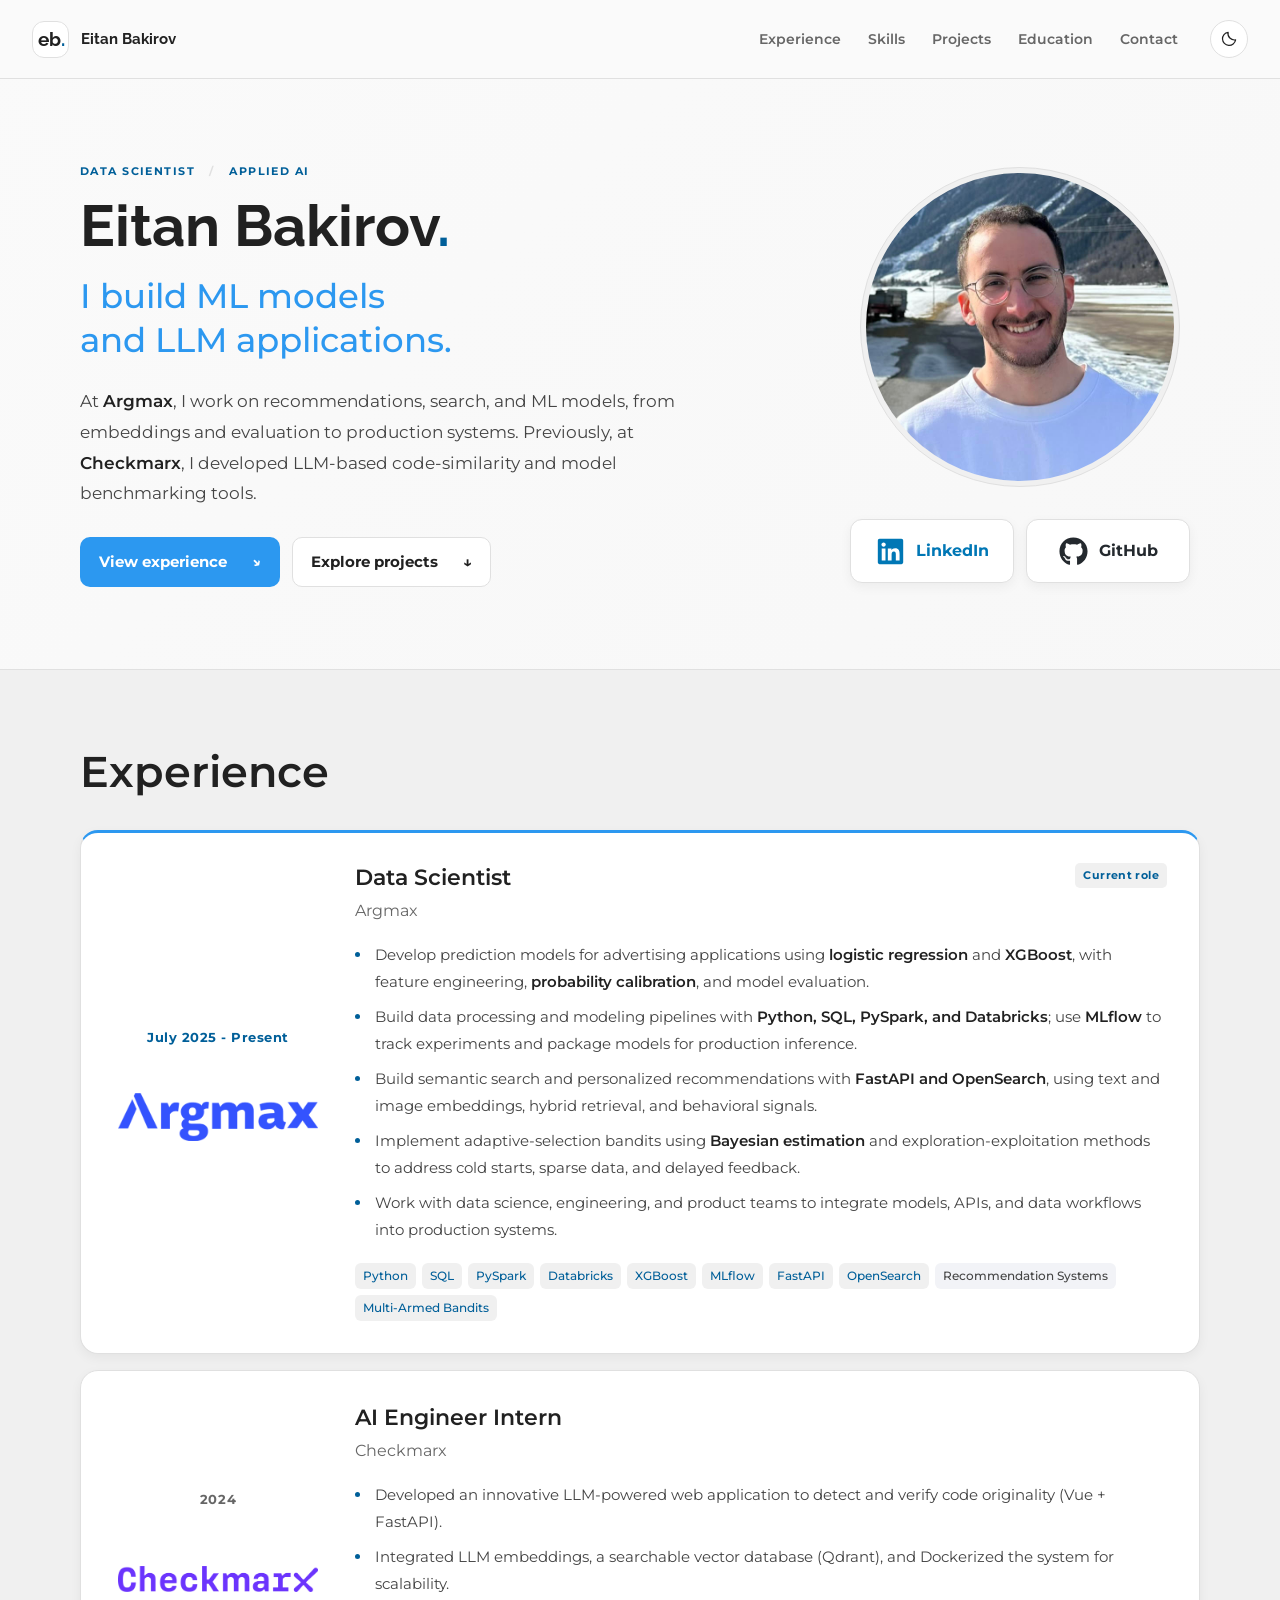
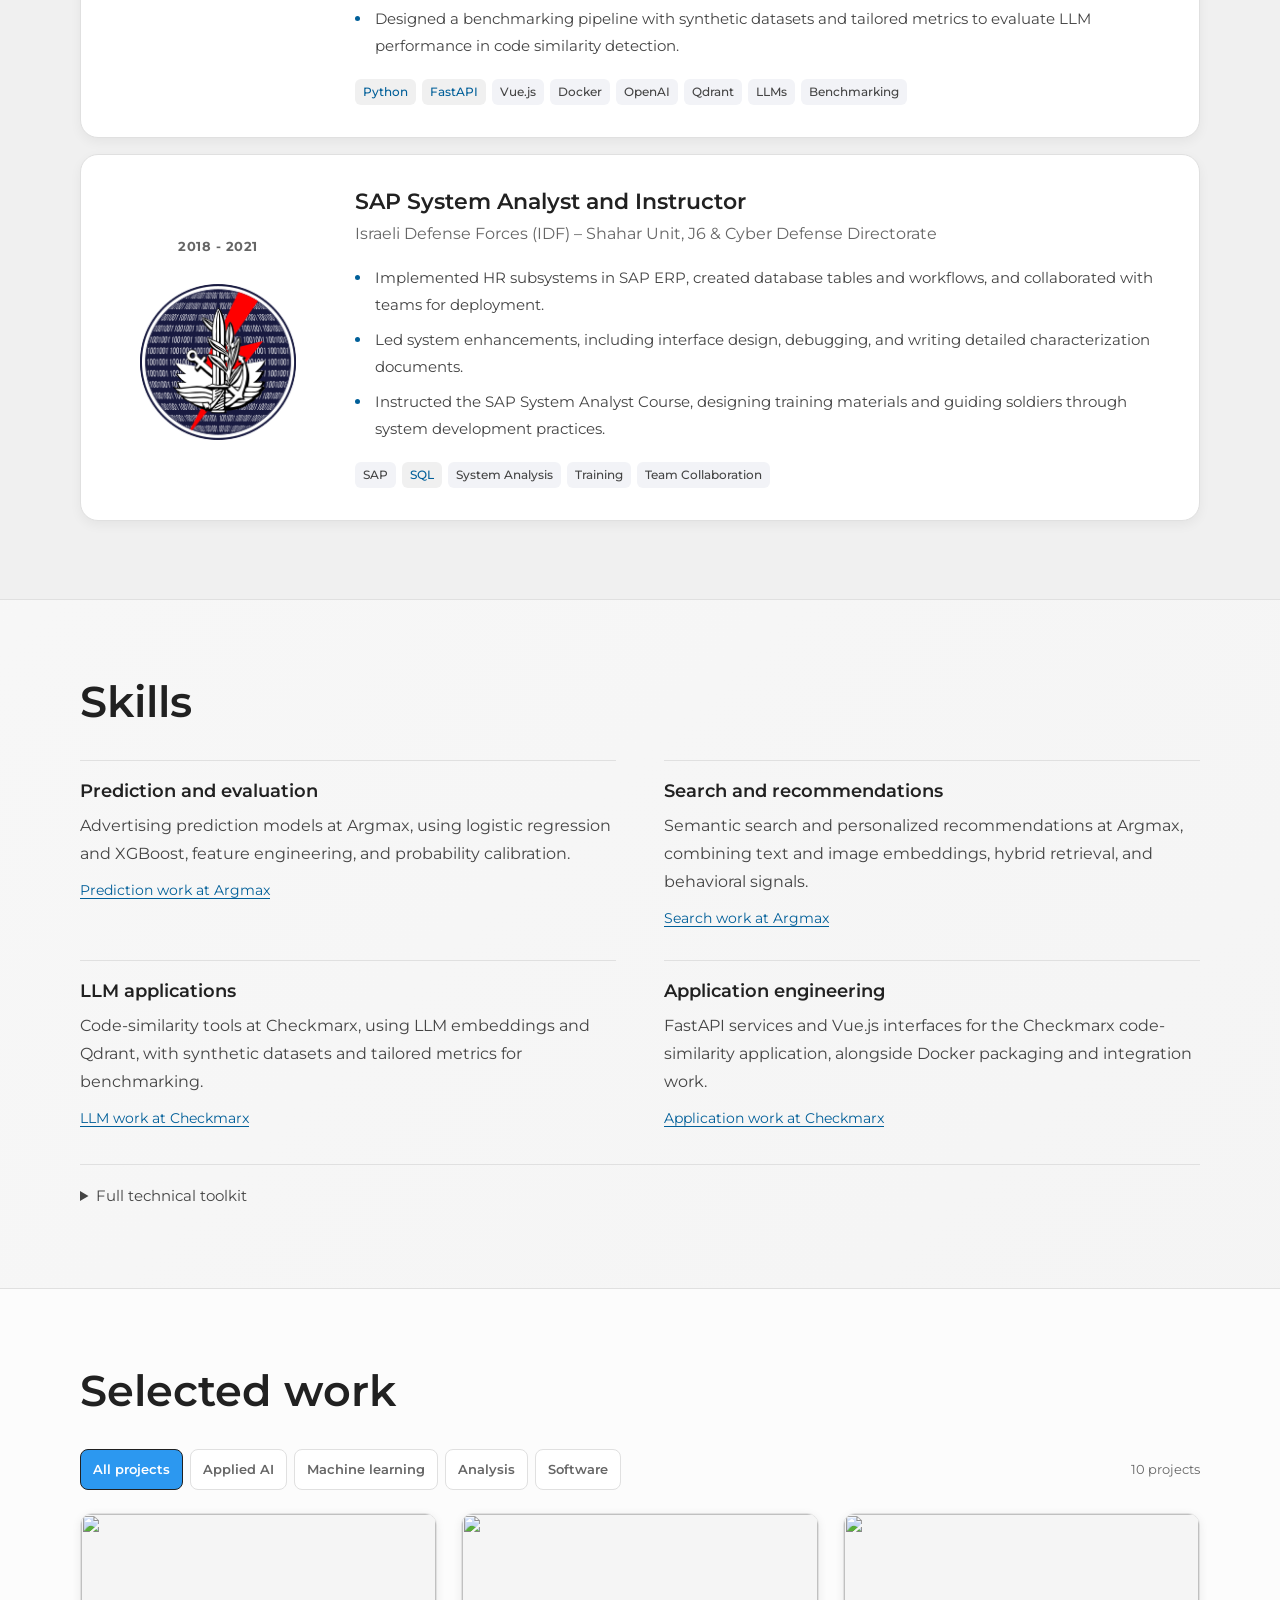
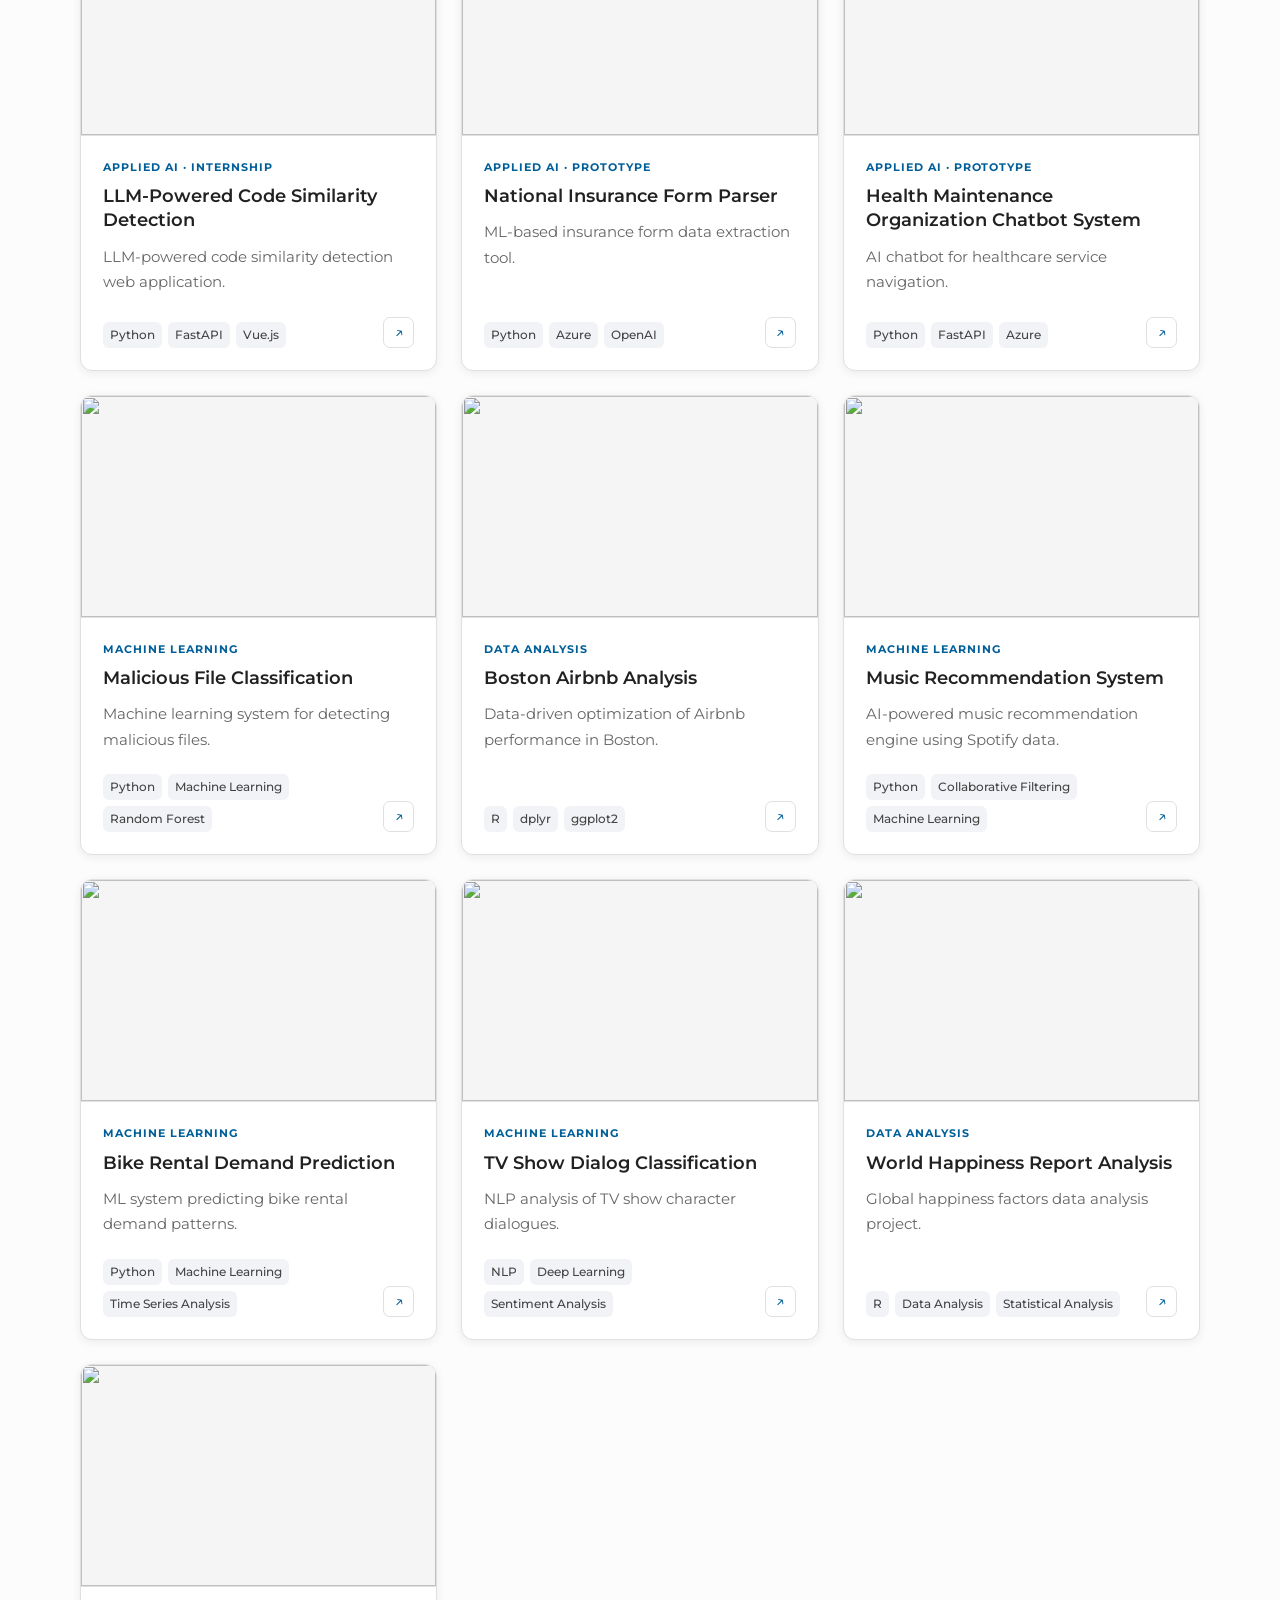
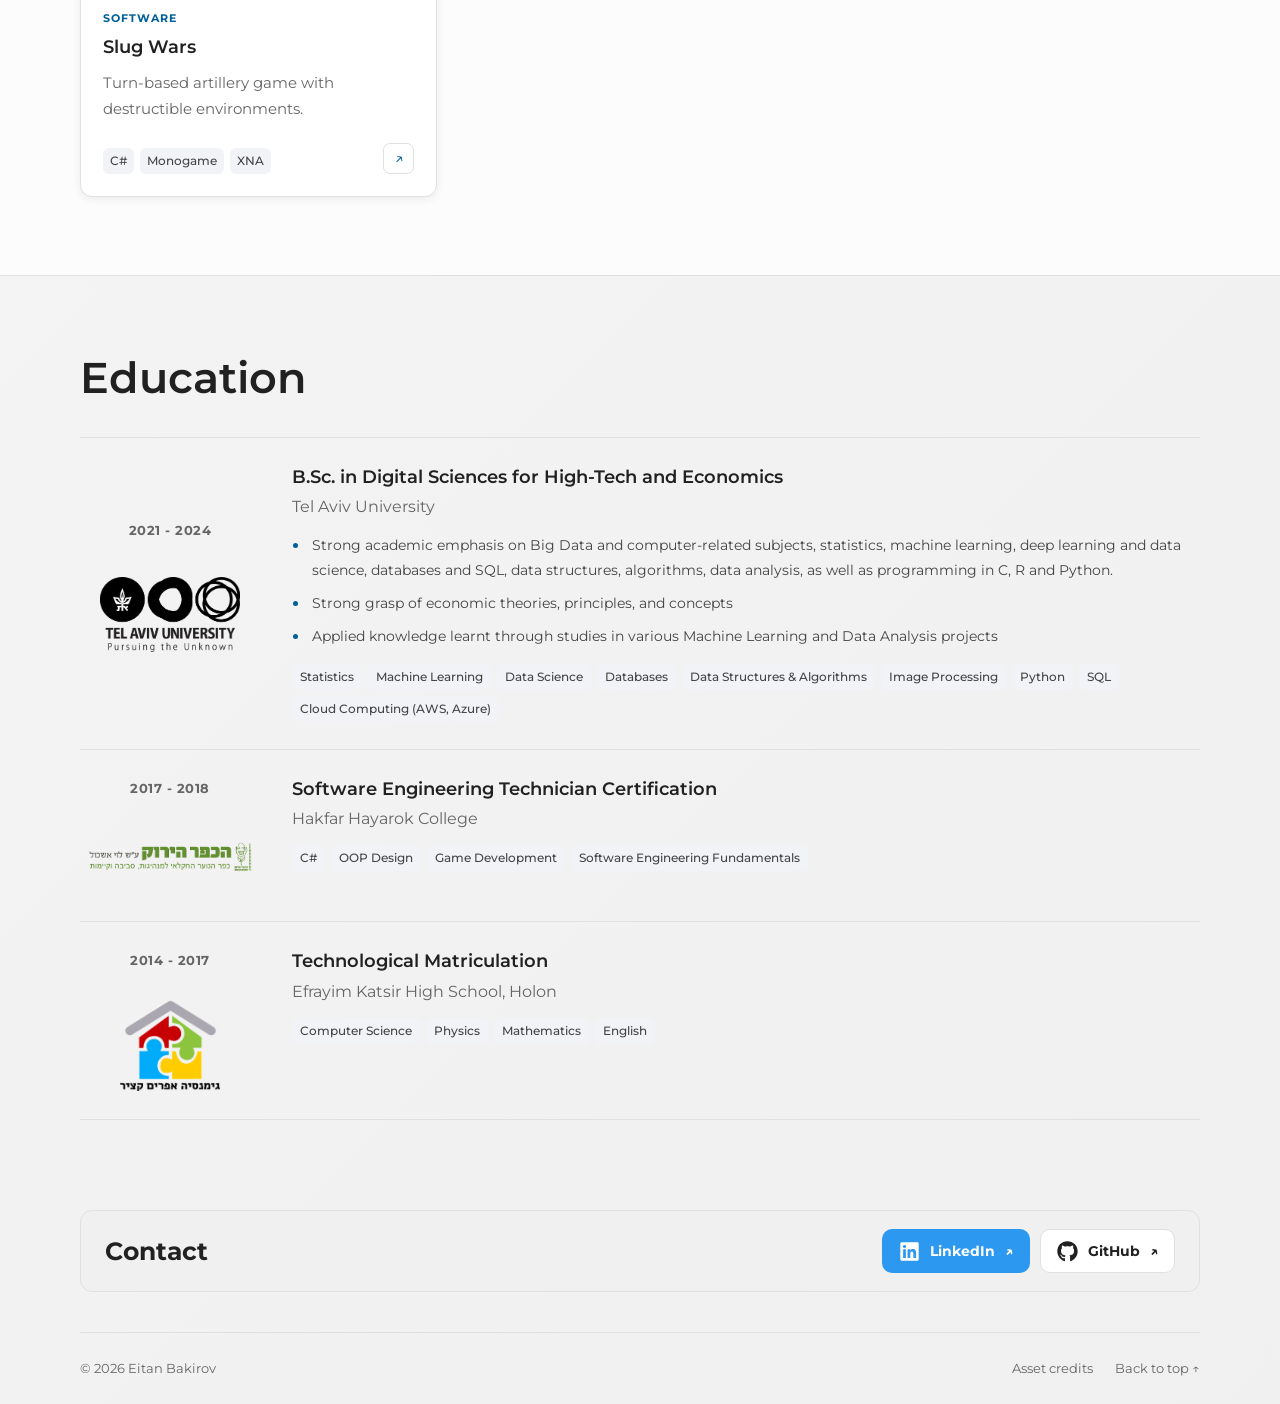
==== commit af50898c: "Refine portfolio introduction, skills, and section spacing" ====
--- a/index.html
+++ b/index.html
@@ -38,7 +38,7 @@
       <div class="hero-copy">
         <p class="eyebrow">Data Scientist <span aria-hidden="true">/</span> Applied AI</p>
         <h1 id="hero-title">Eitan Bakirov<span>.</span></h1>
-        <p class="hero-specialties">Data science. Machine learning.<br> LLMs &amp; AI applications.</p>
+        <p class="hero-specialties">I build ML models<br>and LLM applications.</p>
         <div class="intro" id="bio"></div>
         <div class="hero-actions"><a class="button button-primary" href="#experience">View experience <span aria-hidden="true">↘</span></a><a class="button button-secondary" href="#projects">Explore projects <span aria-hidden="true">↓</span></a></div>
       </div>
@@ -49,26 +49,27 @@
     </section>
     <section class="experience-section section" id="experience" aria-labelledby="experience-title">
       <div class="page-width">
-        <div class="section-heading"><div><p class="eyebrow">01 / Professional background</p><h2 id="experience-title">Experience</h2></div><p>Modeling, retrieval, and the engineering<br class="desktop-break"> that connects them to real systems.</p></div>
+        <div class="section-heading"><h2 id="experience-title">Experience</h2></div>
         <div class="experience-list" id="experience-list"></div>
       </div>
     </section>
     <section class="section page-width" id="skills" aria-labelledby="skills-title">
-      <div class="section-heading"><div><p class="eyebrow">02 / Technical toolkit</p><h2 id="skills-title">Skills &amp; methods</h2></div><p>The tools behind my modeling,<br class="desktop-break"> search, and application work.</p></div>
-      <div class="skills-grid" id="skills-grid"></div>
+      <div class="section-heading"><h2 id="skills-title">Skills</h2></div>
+      <div class="capability-grid" id="skills-grid"></div>
+      <details class="skills-inventory"><summary>Full technical toolkit</summary><div class="skills-inventory-grid" id="skills-inventory"></div></details>
     </section>
     <section class="section projects-section" id="projects" aria-labelledby="projects-title">
       <div class="page-width">
-        <div class="section-heading"><div><p class="eyebrow">03 / Project portfolio</p><h2 id="projects-title">Selected projects</h2></div><p>Internship, academic, and prototype work.<br class="desktop-break"> Open a project for details and screenshots.</p></div>
+        <div class="section-heading"><h2 id="projects-title">Selected work</h2></div>
         <div class="project-toolbar"><div class="filters" role="group" aria-label="Filter projects"><button type="button" data-filter="all" aria-pressed="true">All projects</button><button type="button" data-filter="ai" aria-pressed="false">Applied AI</button><button type="button" data-filter="ml" aria-pressed="false">Machine learning</button><button type="button" data-filter="analysis" aria-pressed="false">Analysis</button><button type="button" data-filter="software" aria-pressed="false">Software</button></div><span class="project-count" id="project-count" role="status" aria-live="polite"></span></div>
         <div class="project-grid" id="projects-container"></div>
       </div>
     </section>
     <section class="section page-width" id="education" aria-labelledby="education-title">
-      <div class="section-heading"><div><p class="eyebrow">04 / Foundations</p><h2 id="education-title">Education</h2></div><p>Data science, economics,<br class="desktop-break"> and software engineering.</p></div>
+      <div class="section-heading"><h2 id="education-title">Education</h2></div>
       <div class="education-list" id="education-list"></div>
     </section>
-    <section class="contact-section page-width" id="contact" aria-labelledby="contact-title"><div><p class="eyebrow">05 / Connect</p><h2 id="contact-title">Let's connect<span>.</span></h2><p>Find me on LinkedIn or explore my work on GitHub.</p></div><div class="contact-links"><a class="button button-primary" href="https://www.linkedin.com/in/eitan-bakirov/" target="_blank" rel="noopener noreferrer">LinkedIn <span aria-hidden="true">↗</span></a><a class="button button-secondary" href="https://github.com/EitanBakirov" target="_blank" rel="noopener noreferrer">GitHub <span aria-hidden="true">↗</span></a></div></section>
+    <section class="contact-section page-width" id="contact" aria-labelledby="contact-title"><div><h2 id="contact-title">Contact</h2></div><div class="contact-links"><a class="button button-primary" href="https://www.linkedin.com/in/eitan-bakirov/" target="_blank" rel="noopener noreferrer">LinkedIn <span aria-hidden="true">↗</span></a><a class="button button-secondary" href="https://github.com/EitanBakirov" target="_blank" rel="noopener noreferrer">GitHub <span aria-hidden="true">↗</span></a></div></section>
   </main>
   <footer class="page-width"><span>© <span id="year"></span> Eitan Bakirov</span><div><a href="assets/credits.html">Asset credits</a><a href="#top">Back to top ↑</a></div></footer>
   <dialog class="project-dialog" id="project-modal" aria-labelledby="modal-title"><div class="dialog-content"><button class="dialog-close" type="button" aria-label="Close project details">×</button><p class="eyebrow" id="modal-category"></p><h2 id="modal-title"></h2><p class="dialog-description" id="modal-description"></p><div class="tag-list" id="modal-tags"></div><div class="dialog-actions"><a class="button button-primary" id="modal-github" target="_blank" rel="noopener noreferrer">View code ↗</a><a class="button button-secondary" id="modal-demo" target="_blank" rel="noopener noreferrer" hidden>Live demo ↗</a></div><div class="gallery" id="modal-gallery"></div></div></dialog>
--- a/css/style.css
+++ b/css/style.css
@@ -370,7 +370,7 @@
   background:var(--wash);
   border:1px solid var(--line);
   border-radius:50%;
-  padding:14px;
+  padding:5px;
   position:relative;
   max-width:320px;
   margin:auto
@@ -707,16 +707,28 @@
   display:flex;
   align-items:center;
   justify-content:space-between;
-  gap:30px;
-  margin-block:20px 70px;
-  padding:40px;
+  gap:20px;
+  margin-block:12px 40px;
+  padding:18px 24px;
   border:1px solid var(--line);
-  border-radius:20px;
+  border-radius:12px;
   background:var(--wash)
 }
 
 .contact-section h2 {
-  font-size:37px
+  font-size:25px
+}
+
+.contact-links .button {
+  min-height:44px;
+  padding:8px 16px;
+  font-size:14px;
+  gap:10px
+}
+
+.contact-links .button .social-icon {
+  width:21px;
+  height:21px
 }
 
 .contact-section p:not(.eyebrow) {
@@ -931,7 +943,7 @@
     padding-top:60px
   }
   .portrait-frame {
-    padding:7px
+    padding:4px
   }
   .hero .eyebrow {
     font-size:9px
@@ -990,13 +1002,11 @@
     font-size:10px
   }
   .contact-section {
-    padding:28px;
-    flex-direction:column;
-    align-items:start;
-    gap:24px
+    padding:18px 20px;
+    gap:16px
   }
   .contact-section h2 {
-    font-size:30px
+    font-size:24px
   }
   .education-item {
     grid-template-columns:125px minmax(0,1fr);
@@ -1109,11 +1119,14 @@
   }
   .contact-section {
     margin-top:0;
-    margin-bottom:40px;
-    padding:26px
+    margin-bottom:28px;
+    padding:16px;
+    flex-direction:column;
+    align-items:start;
+    gap:12px
   }
   .contact-section h2 {
-    font-size:29px
+    font-size:22px
   }
   .dialog-content {
     padding:30px 23px
@@ -1404,3 +1417,27 @@
 .section-heading h2 { font-weight: 600; }
 .hero-specialties { font-weight: 500; }
 h3 { font-weight: 600; }
+
+
+/* Skills lead with work examples; the complete inventory remains available. */
+.capability-grid {
+  display: grid;
+  grid-template-columns: repeat(2, minmax(0, 1fr));
+  column-gap: 48px;
+  row-gap: 28px;
+}
+.capability { padding-top: 18px; border-top: 1px solid var(--line); }
+.capability h3 { font-size: 18px; margin-bottom: 8px; }
+.capability p { font-size: 16px; color: var(--body); line-height: 1.75; }
+.capability-link { display: inline-block; margin-top: 10px; font-size: 14px; color: var(--accent-text); text-decoration: underline; text-underline-offset: 3px; }
+.skills-inventory { margin-top: 32px; border-top: 1px solid var(--line); padding-top: 18px; }
+.skills-inventory summary { width: fit-content; cursor: pointer; color: var(--body); font-size: 15px; }
+.skills-inventory summary:focus-visible { outline: 3px solid var(--blue); outline-offset: 5px; }
+.skills-inventory-grid { display: grid; grid-template-columns: repeat(2, minmax(0, 1fr)); gap: 22px 48px; margin-top: 24px; }
+.toolkit-group h3 { font-size: 15px; margin-bottom: 6px; }
+.toolkit-group p { color: var(--muted); font-size: 14px; line-height: 1.8; }
+@media (max-width: 760px) {
+  .capability-grid, .skills-inventory-grid { grid-template-columns: 1fr; }
+  .capability h3 { font-size: 17px; }
+  .capability p { font-size: 15px; }
+}
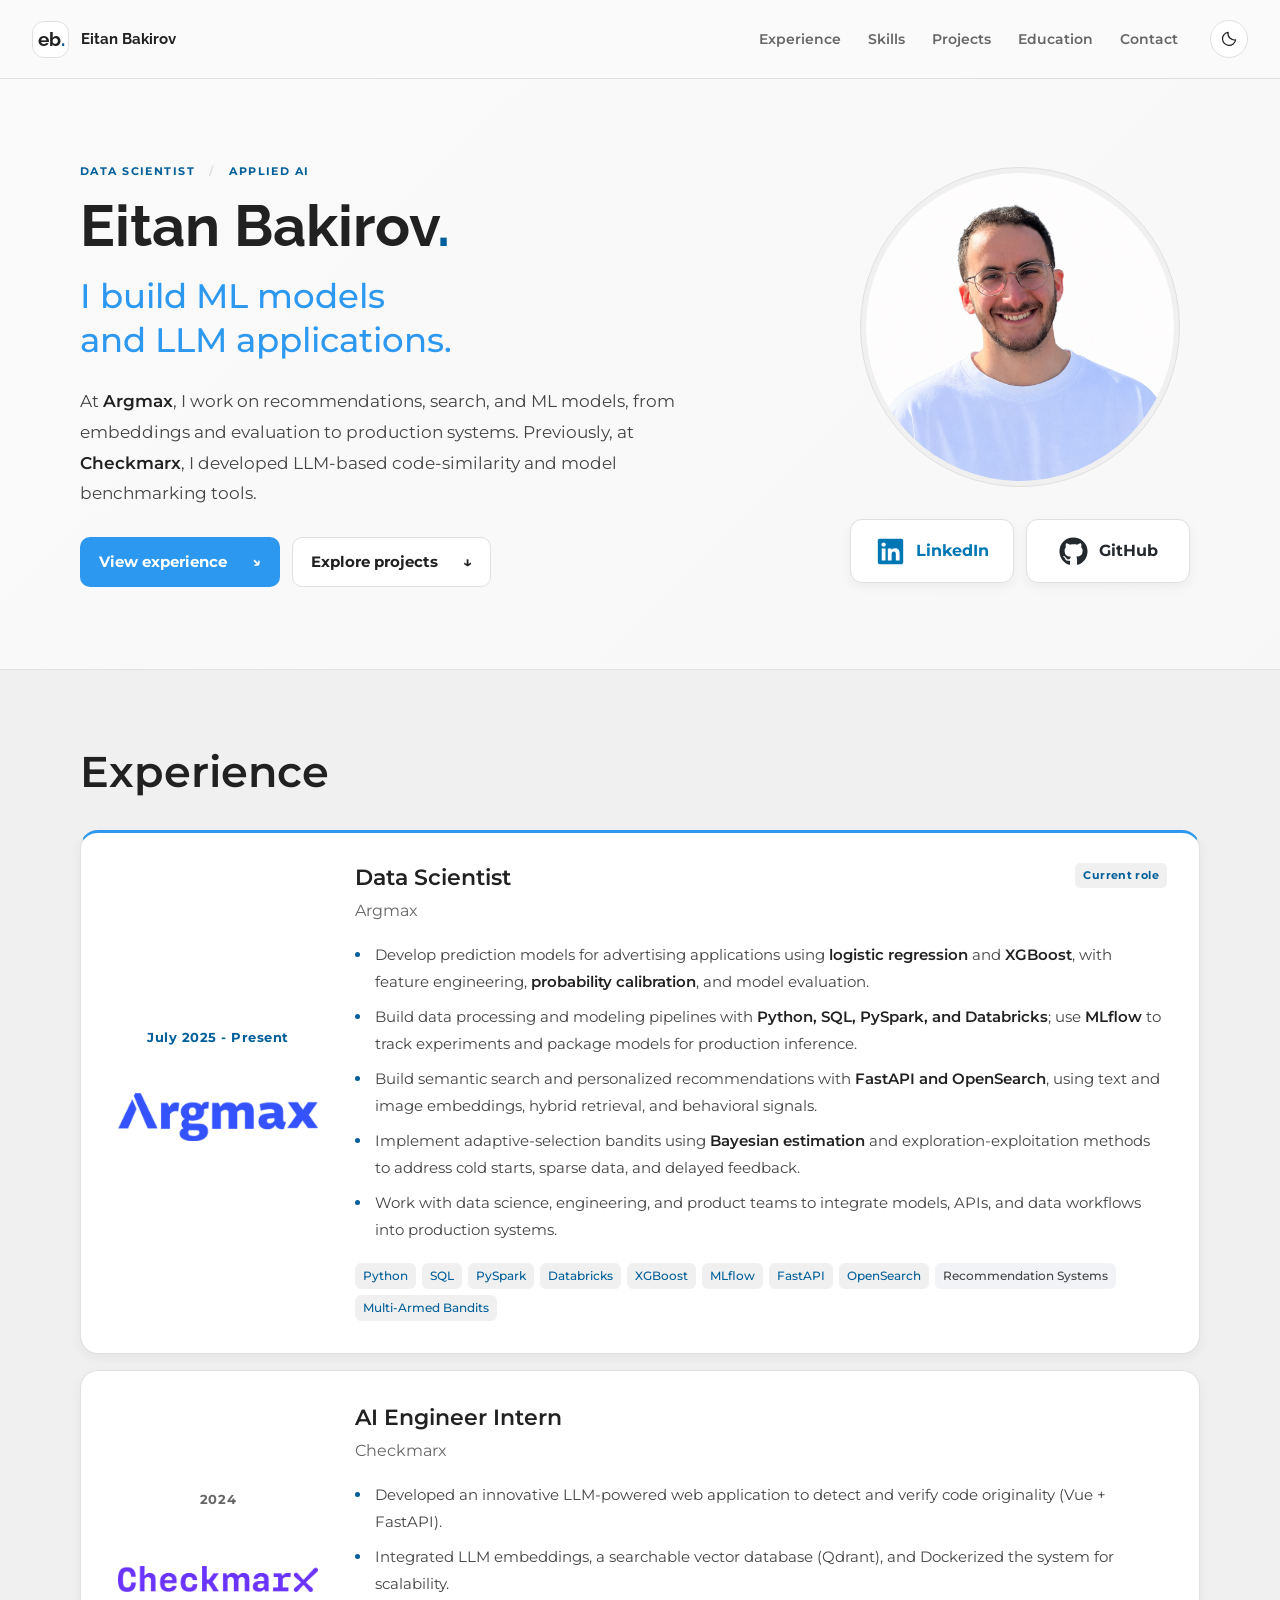
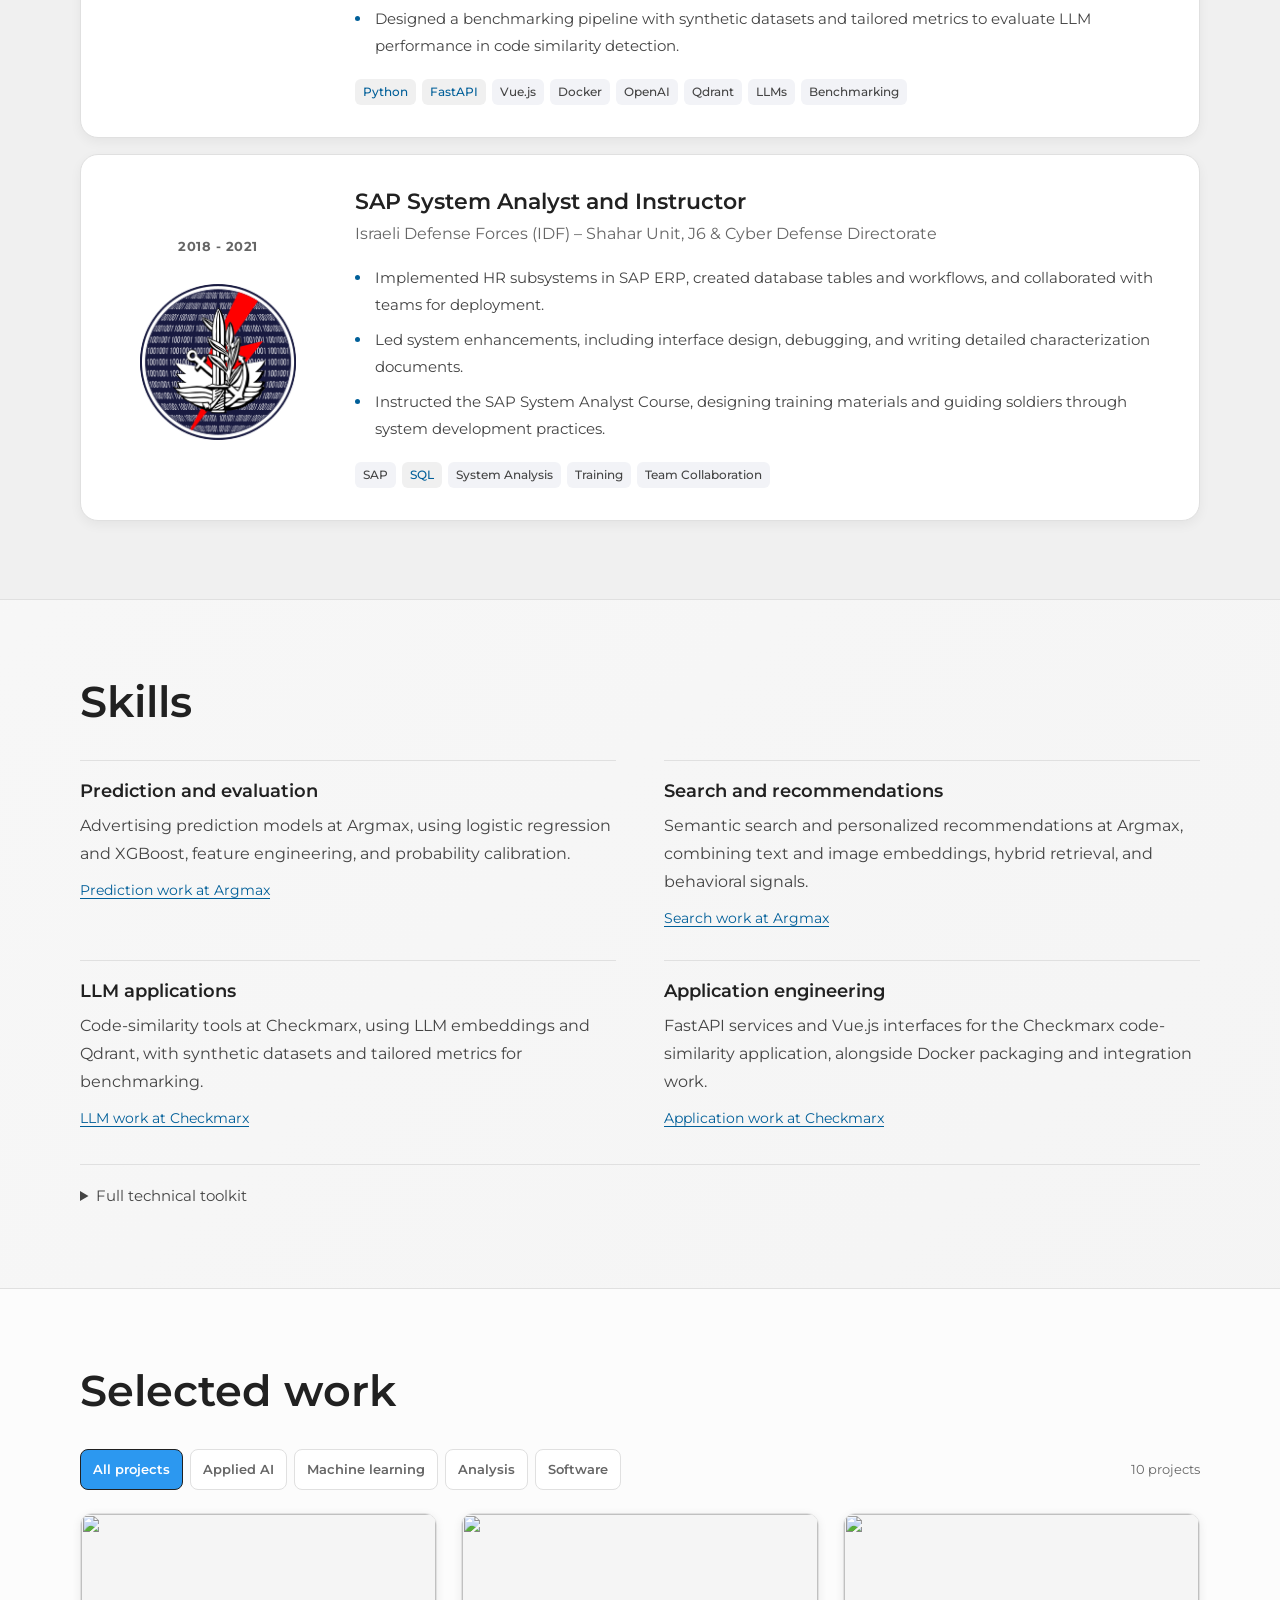
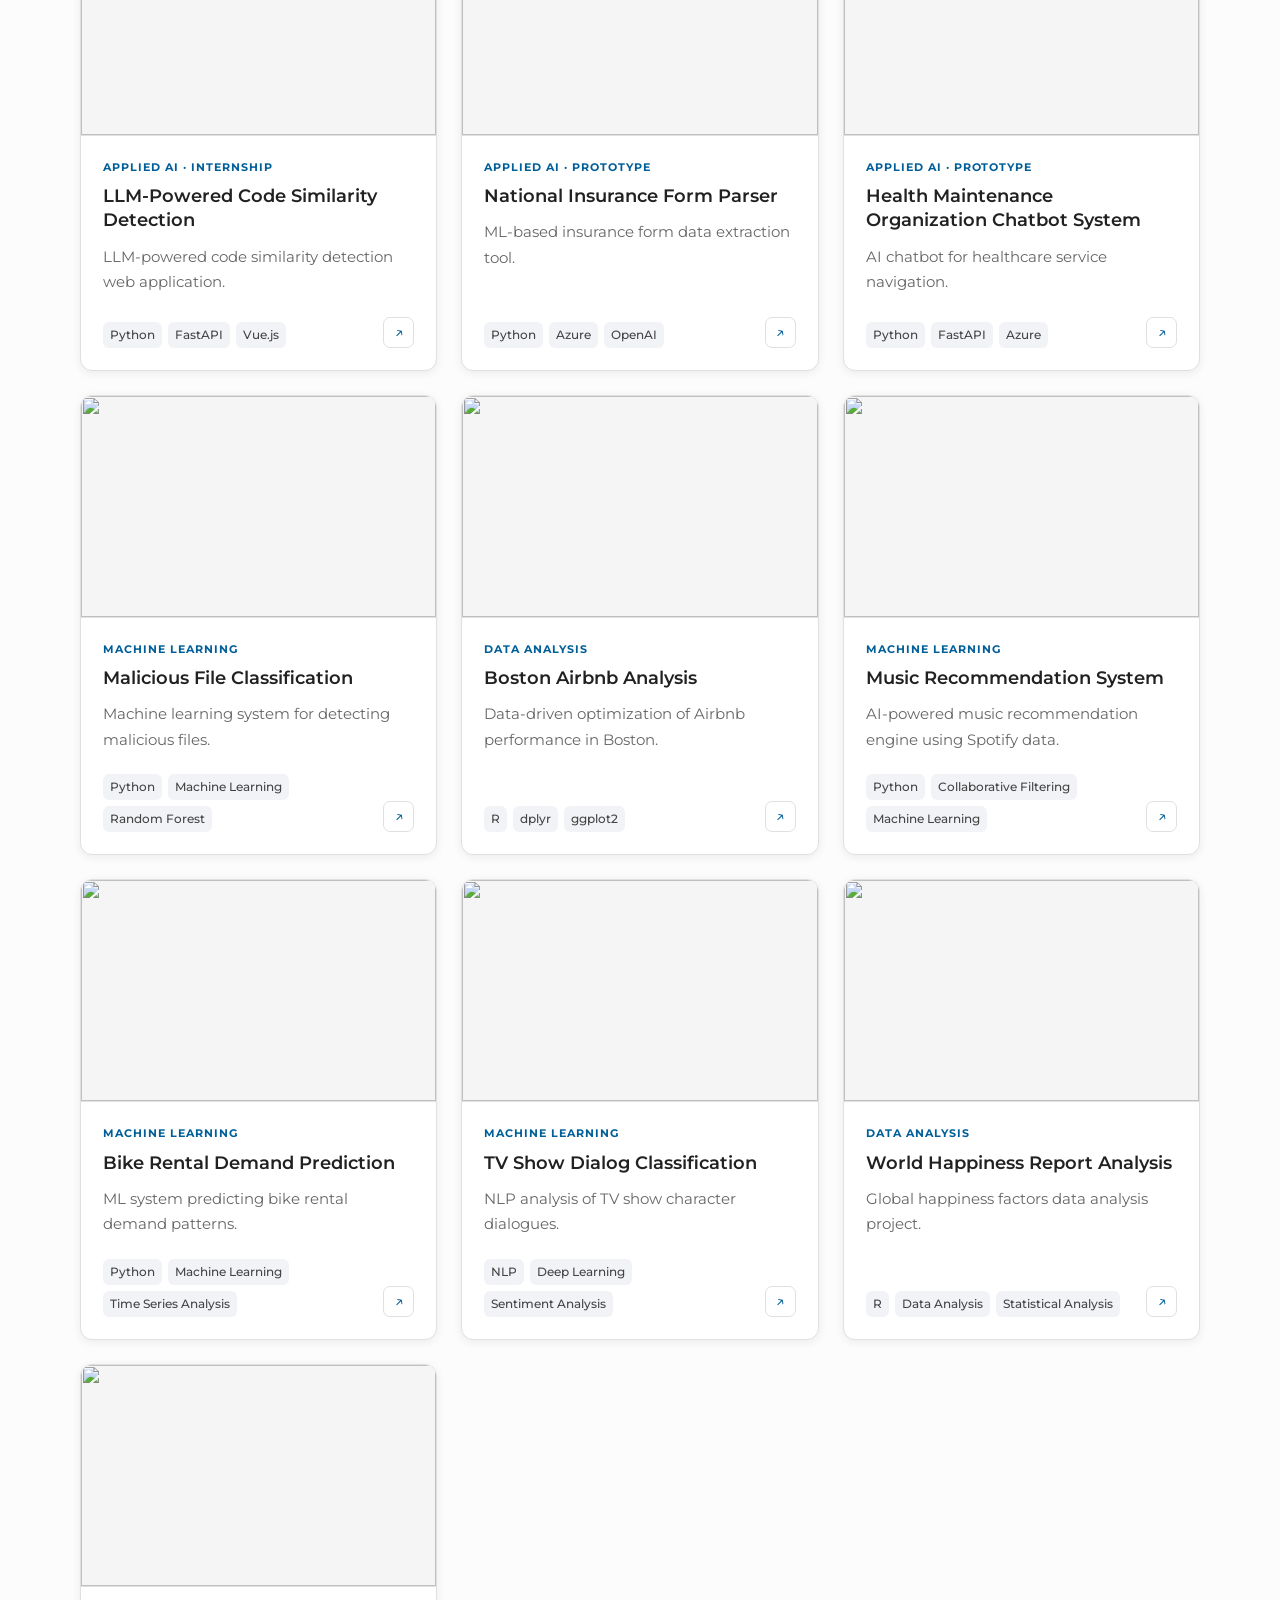
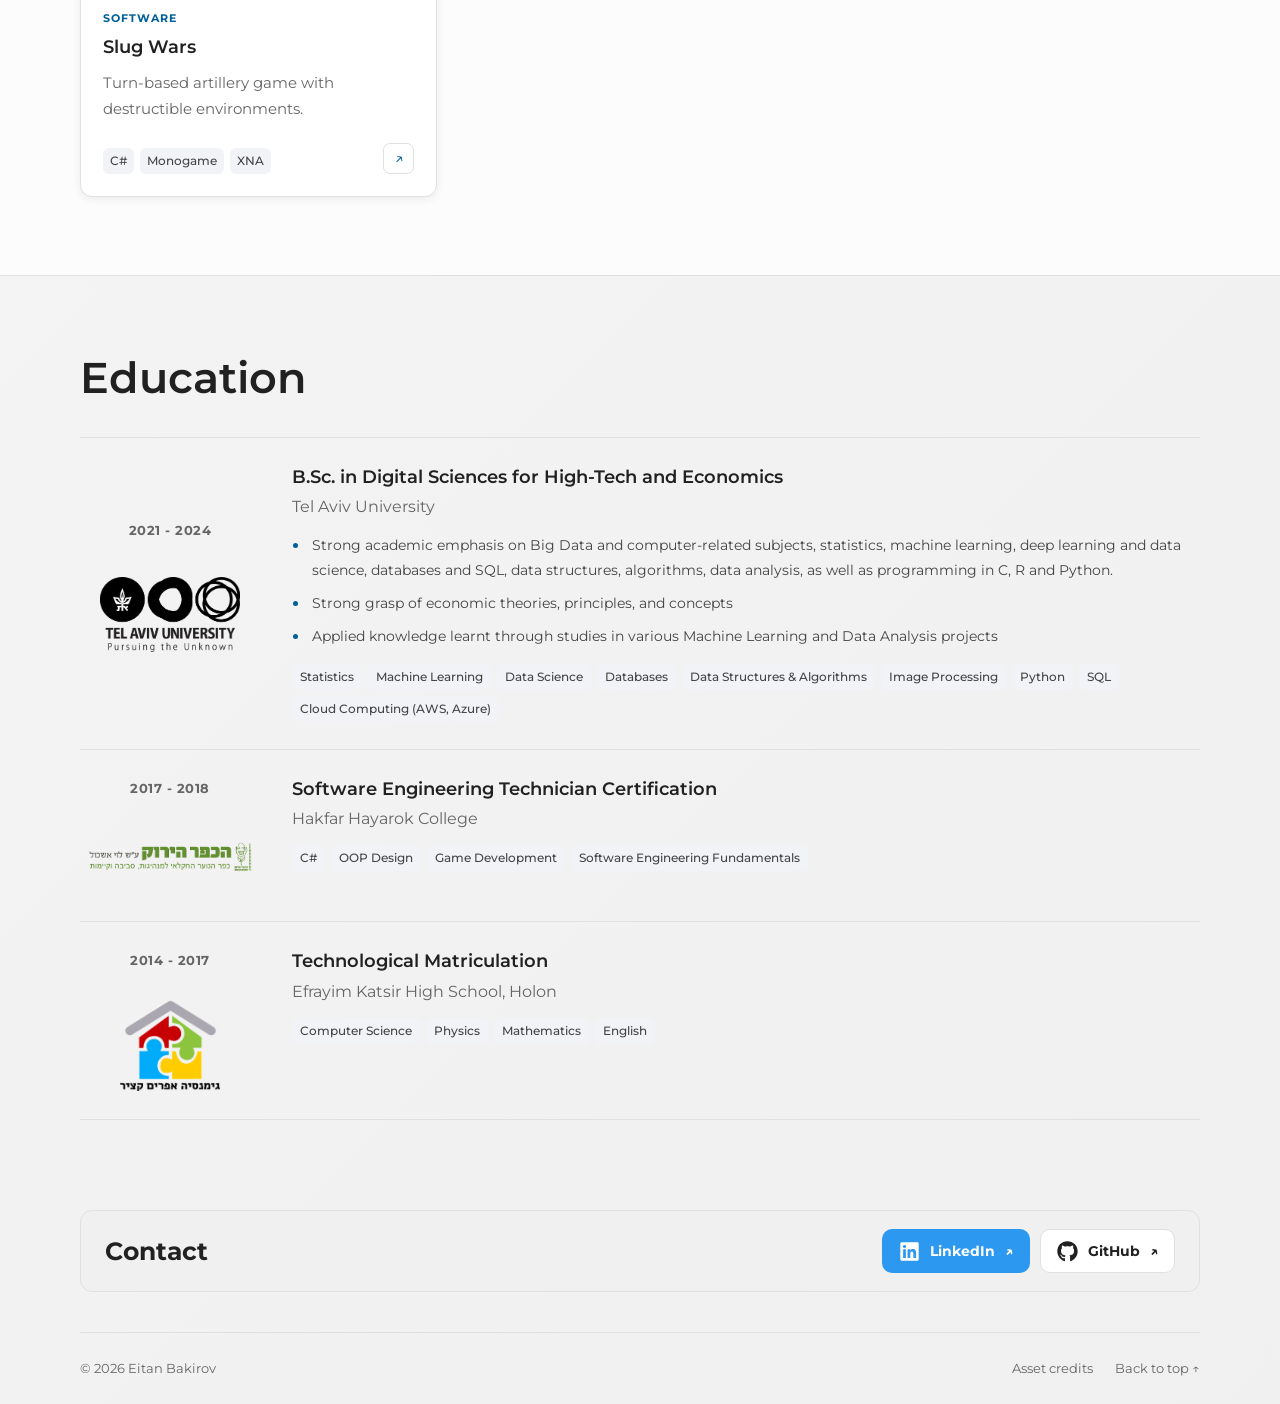
==== commit 66360f83: "Use white-background portrait for website and favicon" ====
--- a/index.html
+++ b/index.html
@@ -9,12 +9,21 @@
   <meta property="og:type" content="website">
   <meta property="og:title" content="Eitan Bakirov | Data Scientist">
   <meta property="og:description" content="Data science, machine learning, and LLM-powered applications. Explore my work across models, retrieval, APIs, and web applications.">
-  <meta property="og:image" content="https://eitanbakirov.github.io/assets/profile/eitan-bakirov-original.jpg">
+  <meta property="og:image" content="https://eitanbakirov.github.io/assets/profile/eitan-bakirov-social-preview.jpg">
+  <meta property="og:image:secure_url" content="https://eitanbakirov.github.io/assets/profile/eitan-bakirov-social-preview.jpg">
+  <meta property="og:image:type" content="image/jpeg">
+  <meta property="og:image:width" content="1200">
+  <meta property="og:image:height" content="630">
+  <meta property="og:image:alt" content="Eitan Bakirov, Data Scientist and Applied AI. Machine learning, search and recommendations, and LLM applications, with a portrait of Eitan.">
   <meta property="og:url" content="https://eitanbakirov.github.io/">
   <meta name="twitter:card" content="summary_large_image">
+  <meta name="twitter:title" content="Eitan Bakirov | Data Scientist">
+  <meta name="twitter:description" content="Data science, machine learning, and LLM-powered applications. Explore my work across models, retrieval, APIs, and web applications.">
+  <meta name="twitter:image" content="https://eitanbakirov.github.io/assets/profile/eitan-bakirov-social-preview.jpg">
+  <meta name="twitter:image:alt" content="Eitan Bakirov, Data Scientist and Applied AI. Machine learning, search and recommendations, and LLM applications, with a portrait of Eitan.">
   <meta name="theme-color" content="#fafafa">
   <link rel="canonical" href="https://eitanbakirov.github.io/">
-  <link rel="icon" type="image/png" sizes="64x64" href="assets/profile/favicon-profile.png">
+  <link rel="icon" type="image/png" sizes="64x64" href="assets/profile/favicon-profile-white.png">
   <link rel="stylesheet" href="css/fonts.css">
   <link rel="stylesheet" href="css/style.css">
   <script>
@@ -43,7 +52,7 @@
         <div class="hero-actions"><a class="button button-primary" href="#experience">View experience <span aria-hidden="true">↘</span></a><a class="button button-secondary" href="#projects">Explore projects <span aria-hidden="true">↓</span></a></div>
       </div>
       <div class="hero-aside">
-        <div class="portrait-frame"><div class="portrait-crop"><img src="assets/profile/eitan-bakirov-original.jpg" width="1576" height="2100" alt="Eitan Bakirov smiling in front of the mountains" fetchpriority="high"></div></div>
+        <div class="portrait-frame"><div class="portrait-crop"><img src="assets/profile/eitan-bakirov-white.jpg" width="1024" height="1024" alt="Eitan Bakirov smiling against a white background" fetchpriority="high"></div></div>
         <div class="social-links" id="social-links-container" aria-label="Social profiles"></div>
       </div>
     </section>
--- a/css/style.css
+++ b/css/style.css
@@ -1294,8 +1294,7 @@
 @media (max-width: 760px) { .education-logo.wordmark { width: 125px; height: 65px; } }
 @media (max-width: 520px) { .education-logo.wordmark { width: 160px; height: 65px; } }
 
-/* Original-photo crop: 700 × 700 window starting at (680, 800) in the
-   1576 × 2100 source. The original pixels and colors remain unchanged. */
+/* The prepared square portrait fits the circular frame directly. */
 .portrait-crop {
   position: relative;
   width: 100%;
@@ -1304,12 +1303,10 @@
   border-radius: 50%;
 }
 .portrait-crop img {
-  position: absolute;
-  width: 225.142857%;
-  max-width: none;
-  height: auto;
-  left: -97.142857%;
-  top: -114.285714%;
+  display: block;
+  width: 100%;
+  height: 100%;
+  object-fit: cover;
 }
 .hero-aside { padding-top: 0; }
 .social-links {
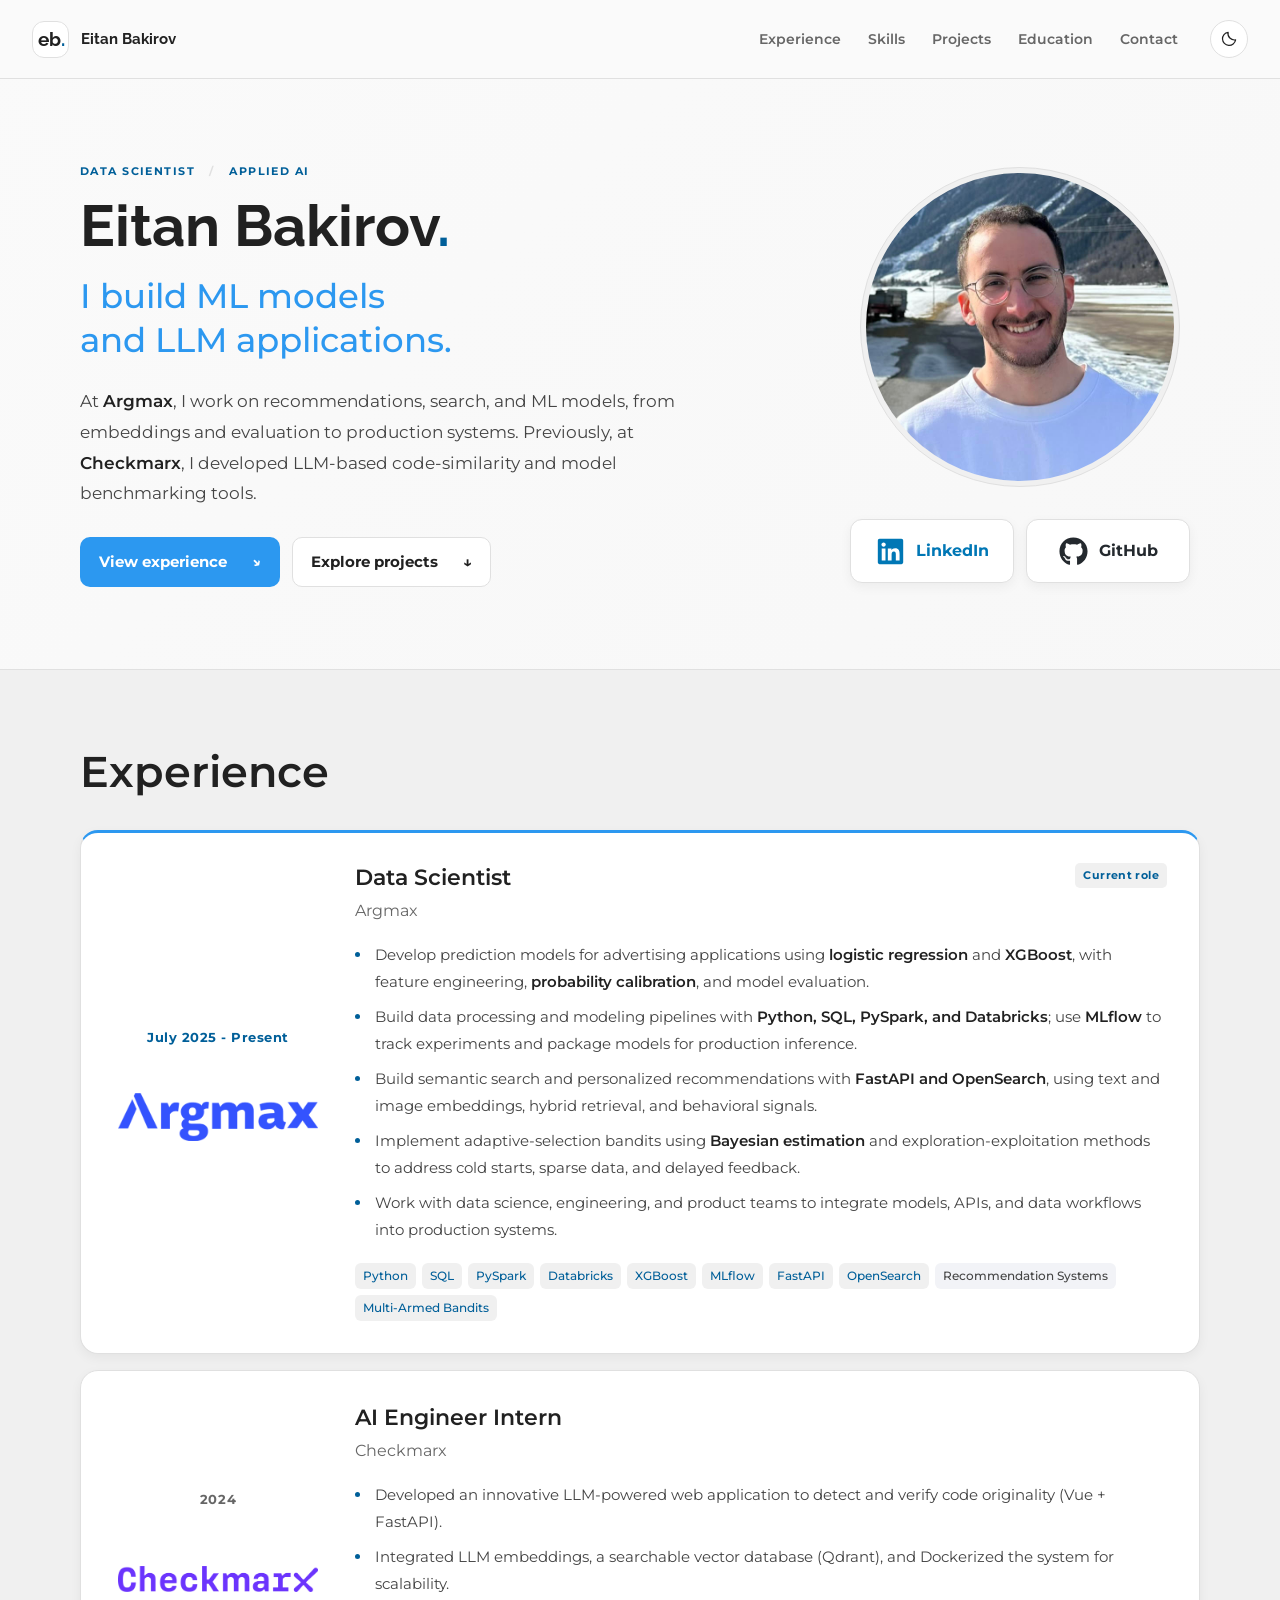
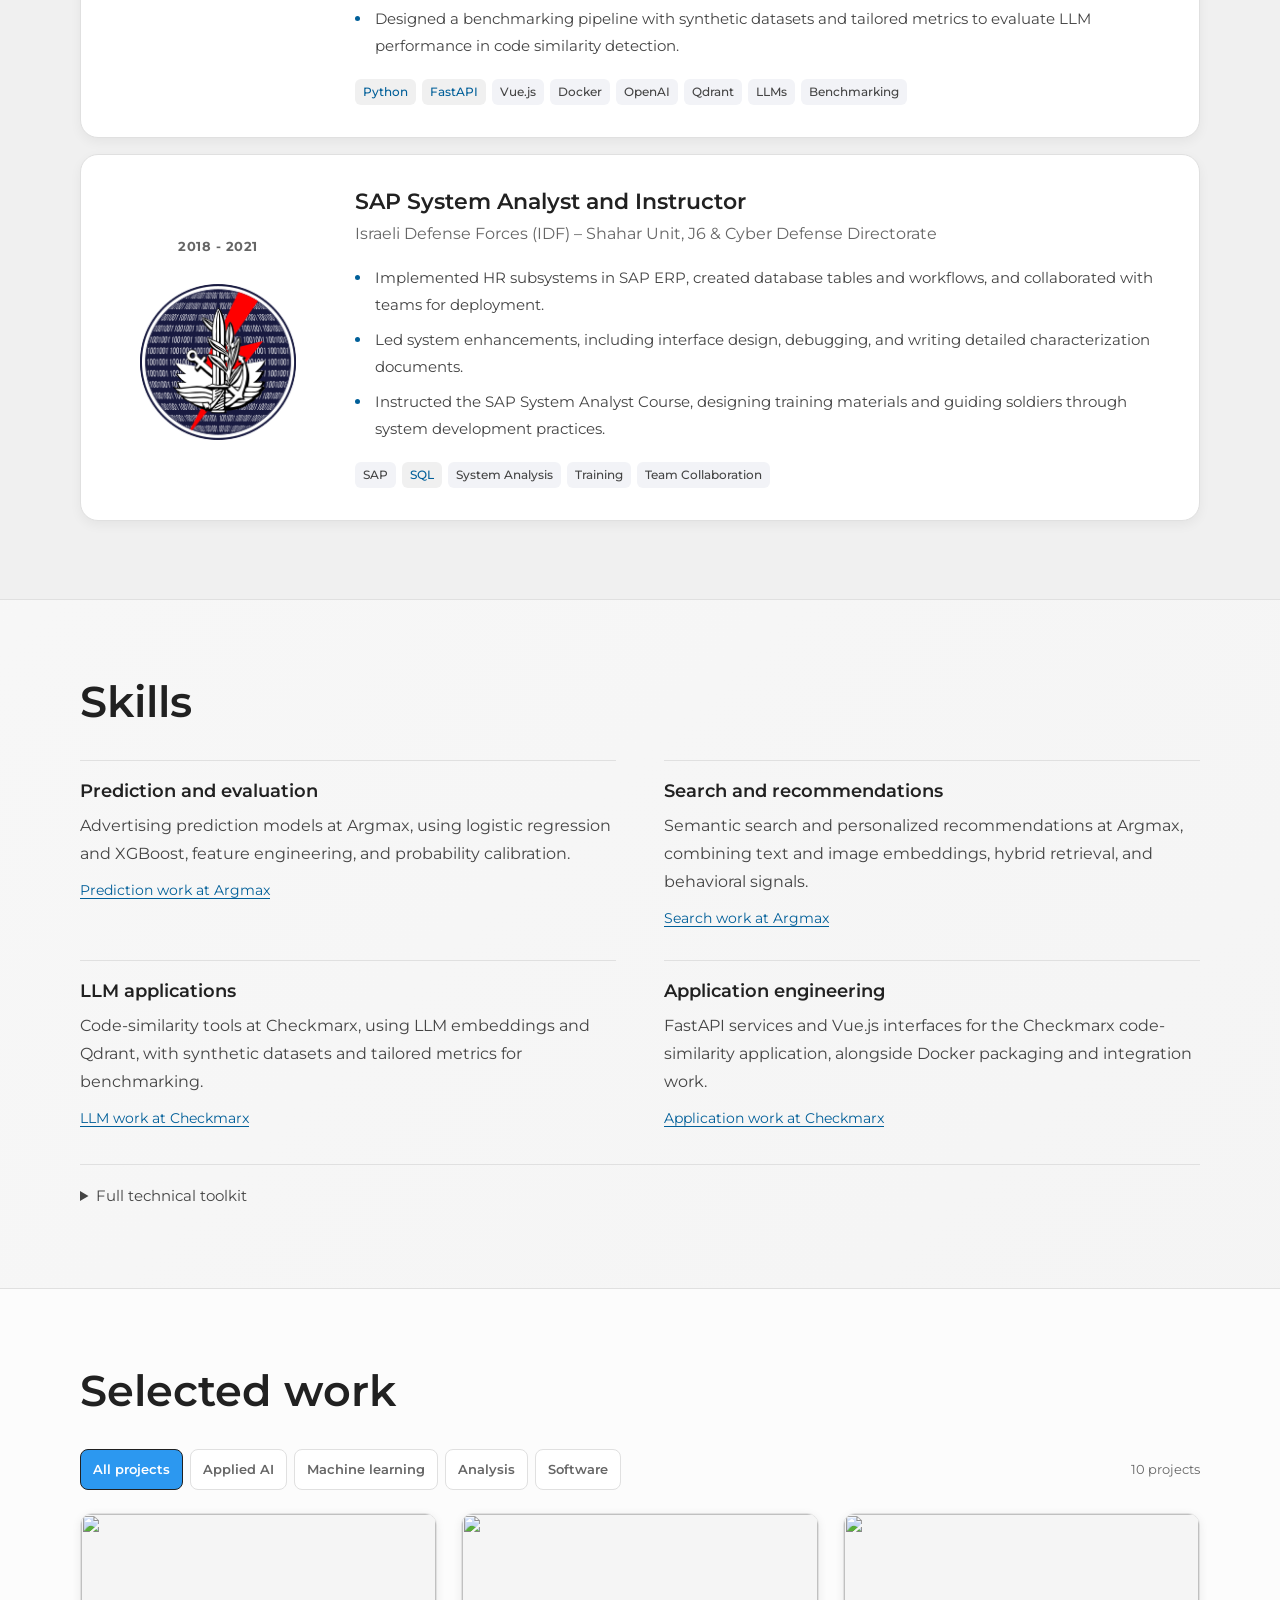
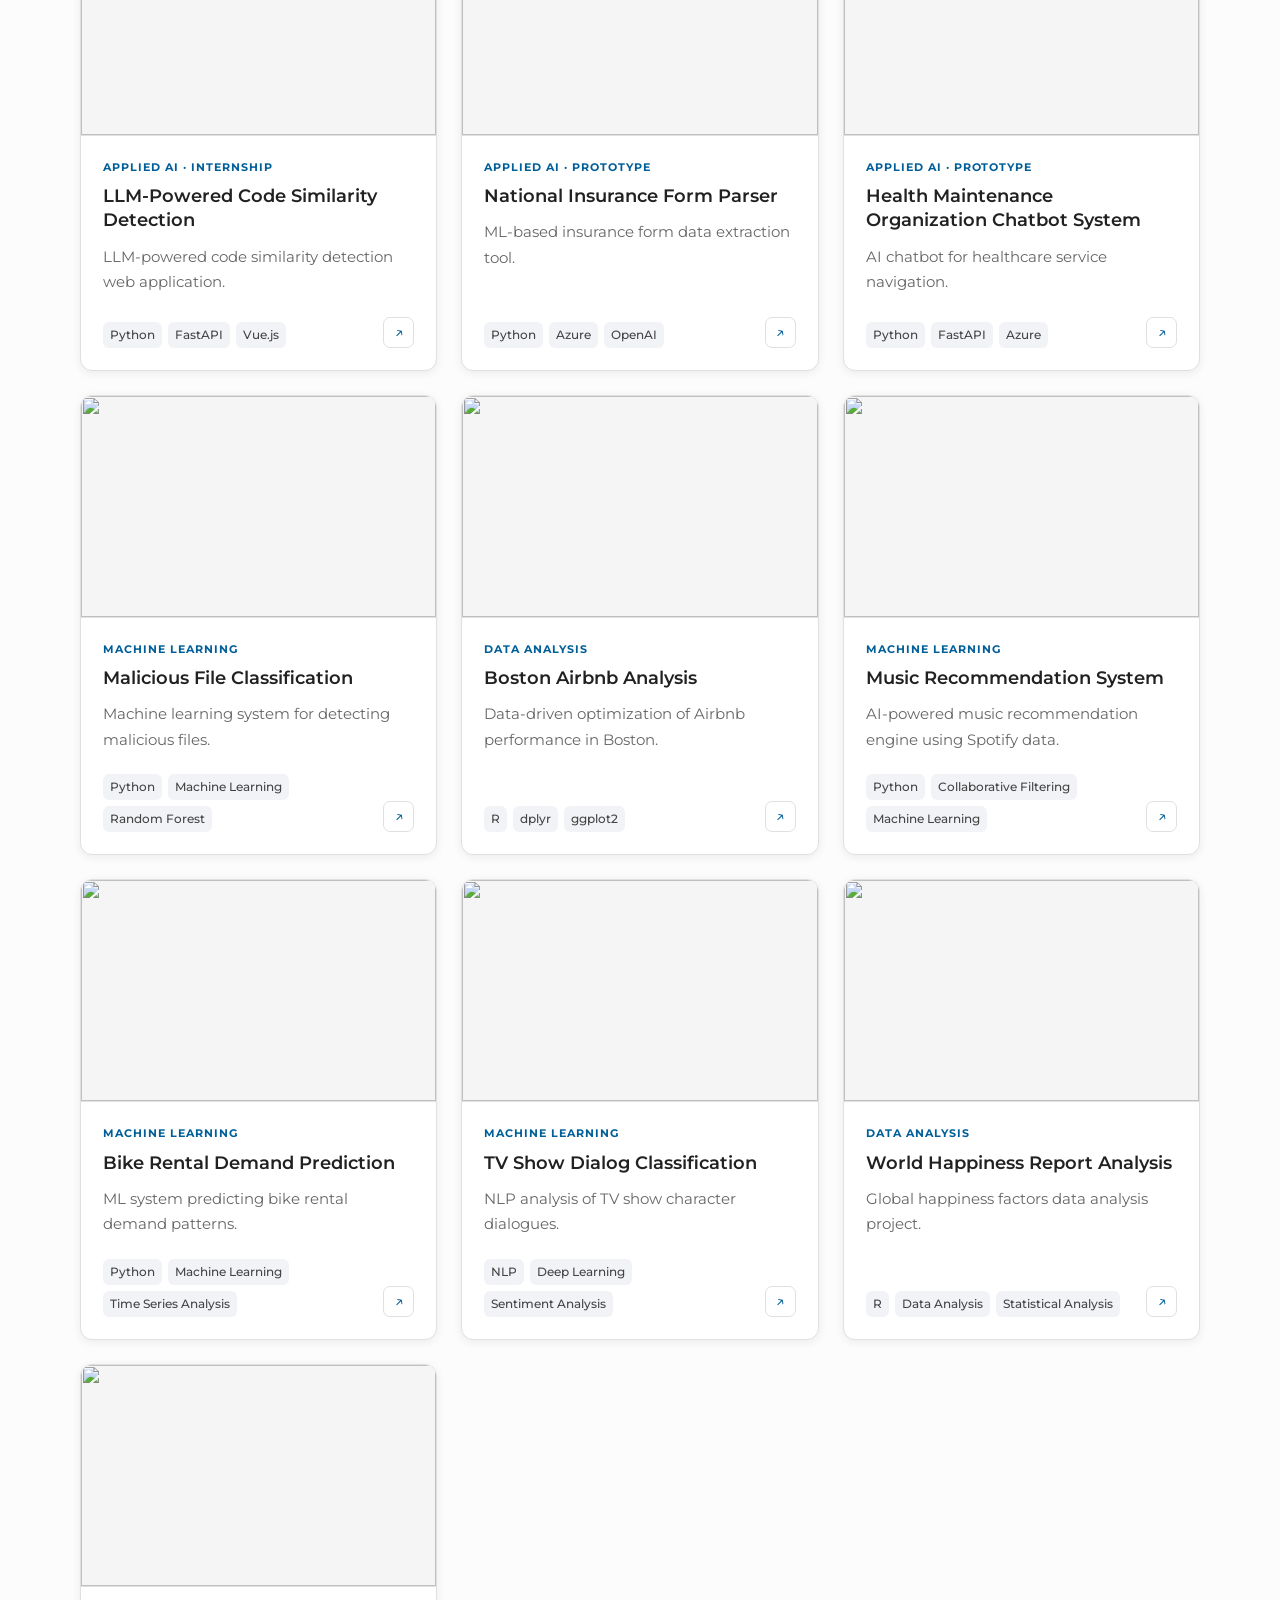
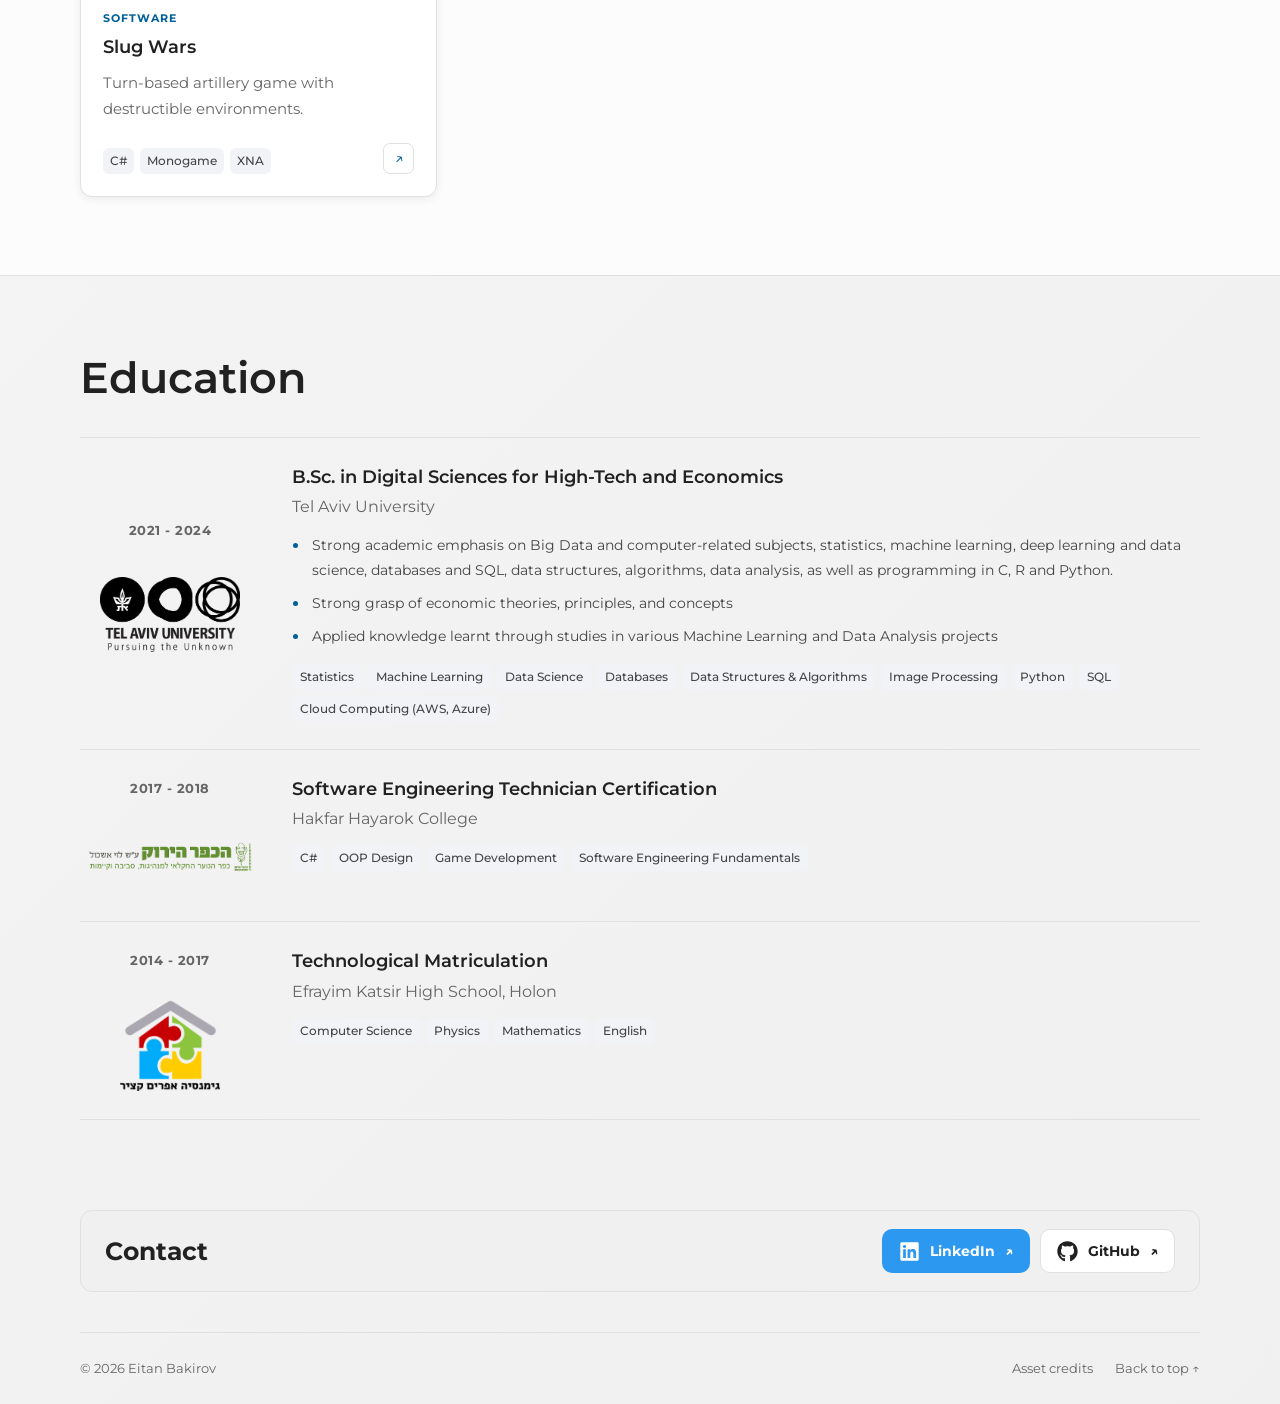
==== commit 07db4f20: "Restore original cropped portrait and favicon" ====
--- a/index.html
+++ b/index.html
@@ -23,7 +23,7 @@
   <meta name="twitter:image:alt" content="Eitan Bakirov, Data Scientist and Applied AI. Machine learning, search and recommendations, and LLM applications, with a portrait of Eitan.">
   <meta name="theme-color" content="#fafafa">
   <link rel="canonical" href="https://eitanbakirov.github.io/">
-  <link rel="icon" type="image/png" sizes="64x64" href="assets/profile/favicon-profile-white.png">
+  <link rel="icon" type="image/png" sizes="64x64" href="assets/profile/favicon-profile.png">
   <link rel="stylesheet" href="css/fonts.css">
   <link rel="stylesheet" href="css/style.css">
   <script>
@@ -52,7 +52,7 @@
         <div class="hero-actions"><a class="button button-primary" href="#experience">View experience <span aria-hidden="true">↘</span></a><a class="button button-secondary" href="#projects">Explore projects <span aria-hidden="true">↓</span></a></div>
       </div>
       <div class="hero-aside">
-        <div class="portrait-frame"><div class="portrait-crop"><img src="assets/profile/eitan-bakirov-white.jpg" width="1024" height="1024" alt="Eitan Bakirov smiling against a white background" fetchpriority="high"></div></div>
+        <div class="portrait-frame"><div class="portrait-crop"><img src="assets/profile/eitan-bakirov-original.jpg" width="1576" height="2100" alt="Eitan Bakirov smiling in front of the mountains" fetchpriority="high"></div></div>
         <div class="social-links" id="social-links-container" aria-label="Social profiles"></div>
       </div>
     </section>
--- a/css/style.css
+++ b/css/style.css
@@ -1294,7 +1294,8 @@
 @media (max-width: 760px) { .education-logo.wordmark { width: 125px; height: 65px; } }
 @media (max-width: 520px) { .education-logo.wordmark { width: 160px; height: 65px; } }
 
-/* The prepared square portrait fits the circular frame directly. */
+/* Original-photo crop: 700 × 700 window starting at (680, 800) in the
+   1576 × 2100 source. The original pixels and colors remain unchanged. */
 .portrait-crop {
   position: relative;
   width: 100%;
@@ -1303,10 +1304,12 @@
   border-radius: 50%;
 }
 .portrait-crop img {
-  display: block;
-  width: 100%;
-  height: 100%;
-  object-fit: cover;
+  position: absolute;
+  width: 225.142857%;
+  max-width: none;
+  height: auto;
+  left: -97.142857%;
+  top: -114.285714%;
 }
 .hero-aside { padding-top: 0; }
 .social-links {
